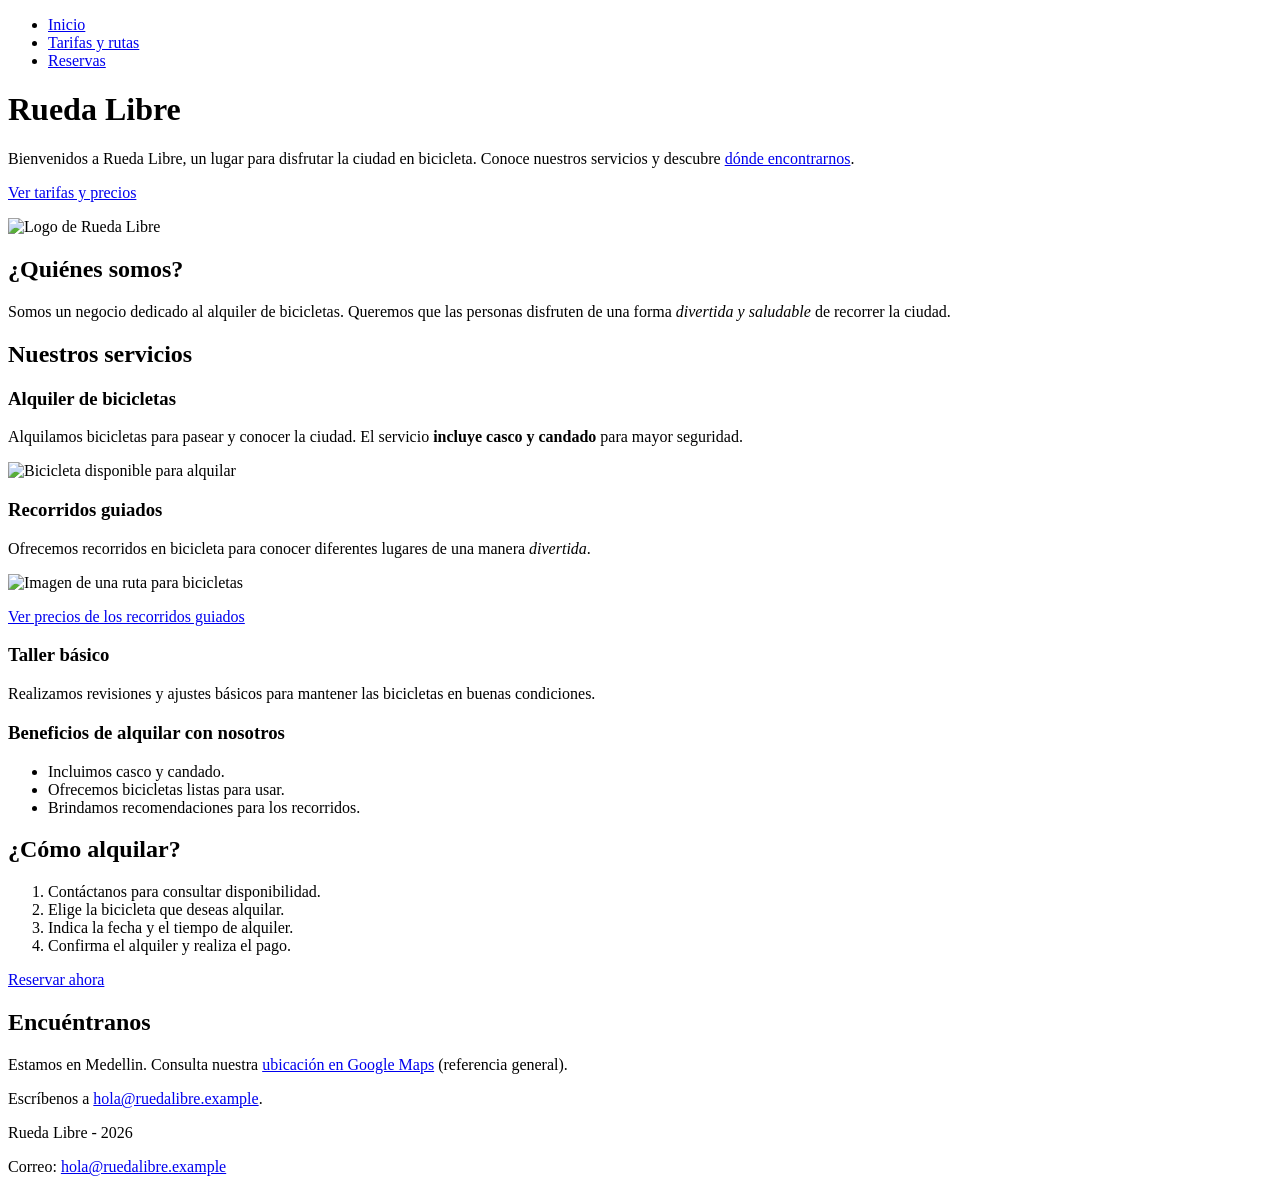
==== index.html @ d582e4cb "feat: primer commit" ====
<!DOCTYPE html>
<html lang="es">
<head>
    <meta charset="UTF-8">
    <title>Rueda Libre</title>
</head>
<body>

    <nav>
        <ul>
            <li><a href="index.html">Inicio</a></li>
            <li><a href="paginas/tarifas.html">Tarifas y rutas</a></li>
            <li><a href="paginas/reservas.html">Reservas</a></li>
        </ul>
    </nav>

    <h1>Rueda Libre</h1>
    <p>Bienvenidos a Rueda Libre, un lugar para disfrutar la ciudad en bicicleta. Conoce nuestros servicios y descubre <a href="#encuentranos">dónde encontrarnos</a>.</p>
    <p><a href="paginas/tarifas.html">Ver tarifas y precios</a></p>
    <img src="img/logo.jpg" alt="Logo de Rueda Libre" width="250">

    <h2>¿Quiénes somos?</h2>
    <p>Somos un negocio dedicado al alquiler de bicicletas. Queremos que las personas disfruten de una forma <em>divertida y saludable</em> de recorrer la ciudad.</p>

    <h2>Nuestros servicios</h2>

    <h3>Alquiler de bicicletas</h3>
    <p>Alquilamos bicicletas para pasear y conocer la ciudad. El servicio <strong>incluye casco y candado</strong> para mayor seguridad.</p>
    <img src="img/bicicleta.jpeg" alt="Bicicleta disponible para alquilar" width="350">

    <h3>Recorridos guiados</h3>
    <p>Ofrecemos recorridos en bicicleta para conocer diferentes lugares de una manera <em>divertida</em>.</p>
    <img src="img/ruta.png" alt="Imagen de una ruta para bicicletas" width="300">
    <p><a href="paginas/tarifas.html#recorridos">Ver precios de los recorridos guiados</a></p>

    <h3>Taller básico</h3>
    <p>Realizamos revisiones y ajustes básicos para mantener las bicicletas en buenas condiciones.</p>

    <h3>Beneficios de alquilar con nosotros</h3>
    <ul>
        <li>Incluimos casco y candado.</li>
        <li>Ofrecemos bicicletas listas para usar.</li>
        <li>Brindamos recomendaciones para los recorridos.</li>
    </ul>

    <h2>¿Cómo alquilar?</h2>
    <ol>
        <li>Contáctanos para consultar disponibilidad.</li>
        <li>Elige la bicicleta que deseas alquilar.</li>
        <li>Indica la fecha y el tiempo de alquiler.</li>
        <li>Confirma el alquiler y realiza el pago.</li>
    </ol>
    <p><a href="paginas/reservas.html">Reservar ahora</a></p>

    <h2 id="encuentranos">Encuéntranos</h2>
    <p>Estamos en Medellin. Consulta nuestra <a href="https://www.google.com/maps/search/?api=1&amp;query=Medellin+Colombia" target="_blank" rel="noopener noreferrer">ubicación en Google Maps</a> (referencia general).</p>
    <p>Escríbenos a <a href="mailto:hola@ruedalibre.example">hola@ruedalibre.example</a>.</p>

    <footer>
        <p>Rueda Libre - 2026</p>
        <p>Correo: <a href="mailto:hola@ruedalibre.example">hola@ruedalibre.example</a></p>
    </footer>

</body>
</html>
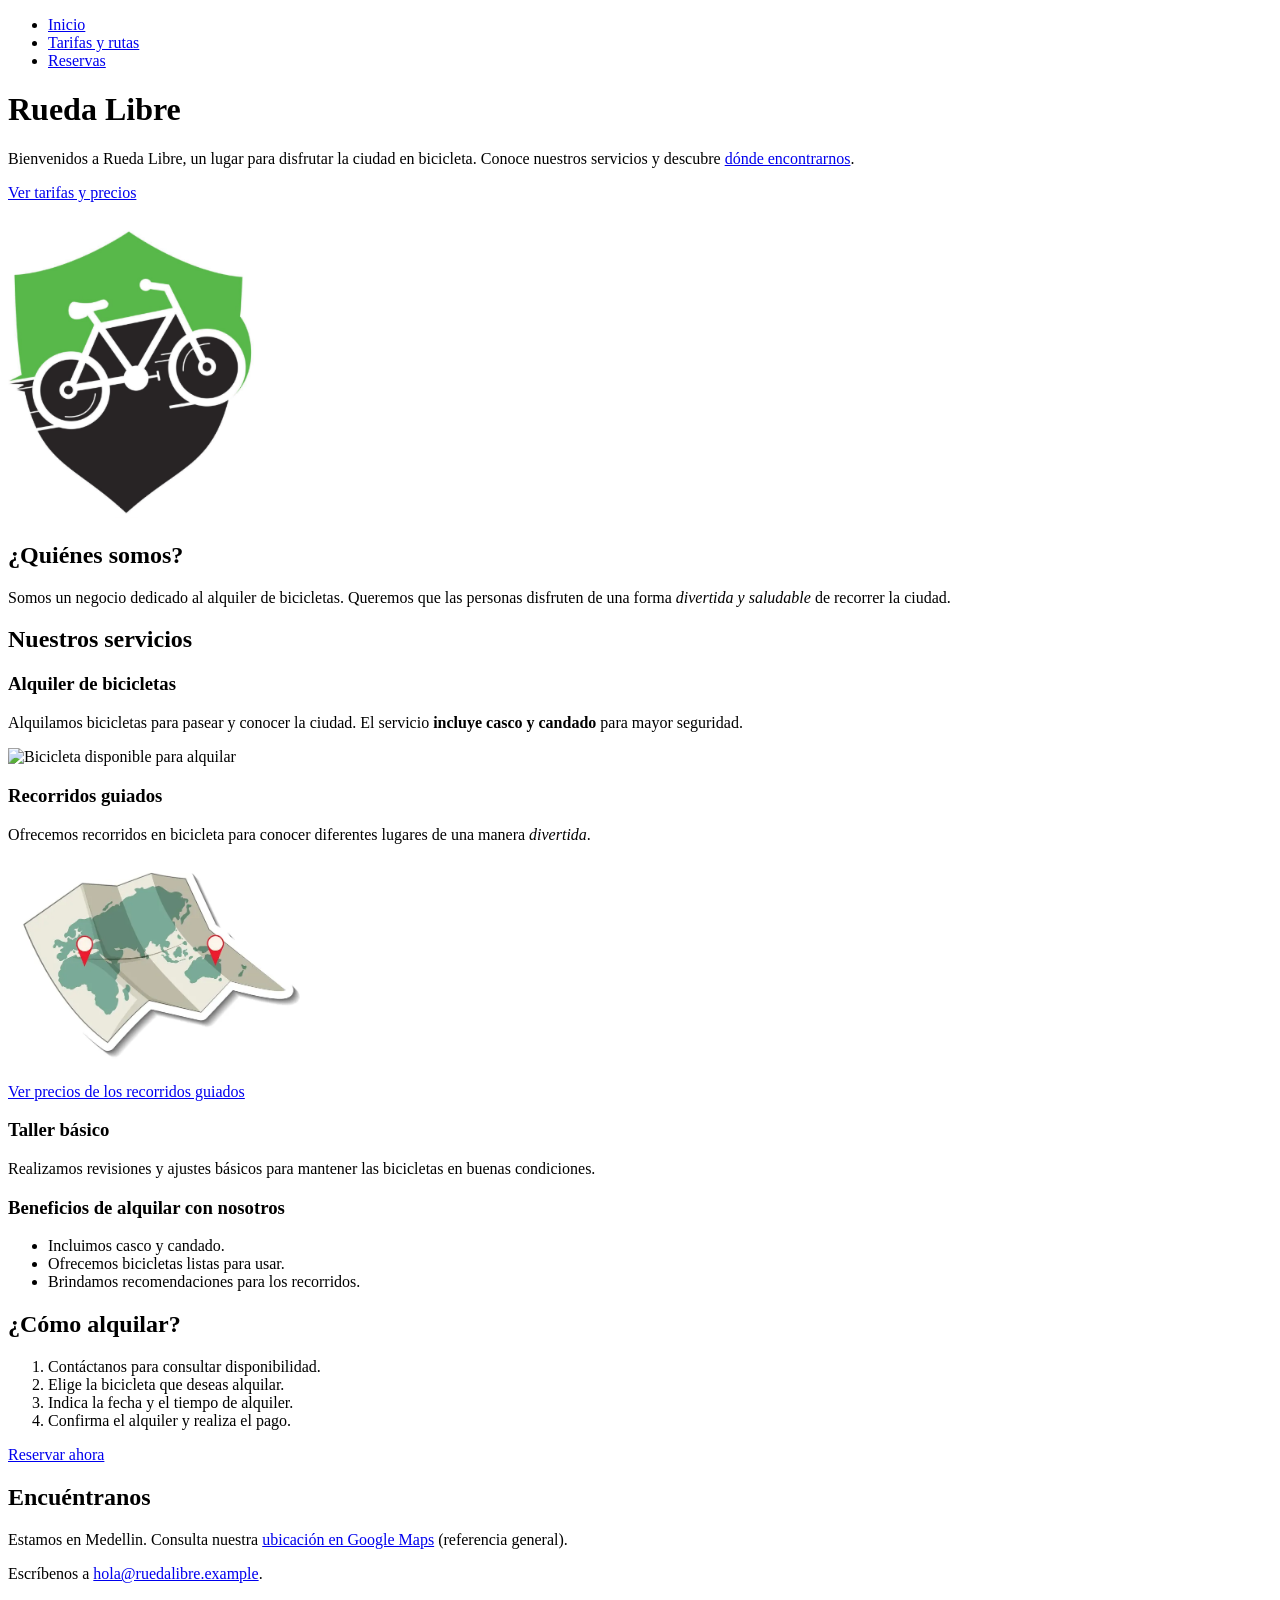
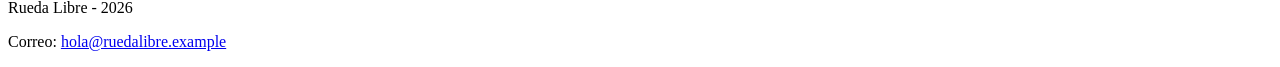
==== commit f2f65206: "feat: agrego paginas y el formulario para reservar" ====
--- a/index.html
+++ b/index.html
@@ -10,14 +10,14 @@
     <nav>
         <ul>
             <li><a href="index.html">Inicio</a></li>
-            <li><a href="paginas/tarifas.html">Tarifas y rutas</a></li>
-            <li><a href="paginas/reservas.html">Reservas</a></li>
+            <li><a href="Paginas/tarifas.html">Tarifas y rutas</a></li>
+            <li><a href="Paginas/reservas.html">Reservas</a></li>
         </ul>
     </nav>
 
     <h1>Rueda Libre</h1>
     <p>Bienvenidos a Rueda Libre, un lugar para disfrutar la ciudad en bicicleta. Conoce nuestros servicios y descubre <a href="#encuentranos">dónde encontrarnos</a>.</p>
-    <p><a href="paginas/tarifas.html">Ver tarifas y precios</a></p>
+    <p><a href="Paginas/tarifas.html">Ver tarifas y precios</a></p>
     <img src="img/logo.jpg" alt="Logo de Rueda Libre" width="250">
 
     <h2>¿Quiénes somos?</h2>
@@ -31,8 +31,8 @@
 
     <h3>Recorridos guiados</h3>
     <p>Ofrecemos recorridos en bicicleta para conocer diferentes lugares de una manera <em>divertida</em>.</p>
-    <img src="img/ruta.png" alt="Imagen de una ruta para bicicletas" width="300">
-    <p><a href="paginas/tarifas.html#recorridos">Ver precios de los recorridos guiados</a></p>
+    <img src="img/ruta.jpg" alt="Imagen de una ruta para bicicletas" width="300">
+    <p><a href="Paginas/reservas.html">Ver precios de los recorridos guiados</a></p>
 
     <h3>Taller básico</h3>
     <p>Realizamos revisiones y ajustes básicos para mantener las bicicletas en buenas condiciones.</p>
@@ -51,7 +51,7 @@
         <li>Indica la fecha y el tiempo de alquiler.</li>
         <li>Confirma el alquiler y realiza el pago.</li>
     </ol>
-    <p><a href="paginas/reservas.html">Reservar ahora</a></p>
+    <p><a href="Paginas/reservas.html">Reservar ahora</a></p>
 
     <h2 id="encuentranos">Encuéntranos</h2>
     <p>Estamos en Medellin. Consulta nuestra <a href="https://www.google.com/maps/search/?api=1&amp;query=Medellin+Colombia" target="_blank" rel="noopener noreferrer">ubicación en Google Maps</a> (referencia general).</p>
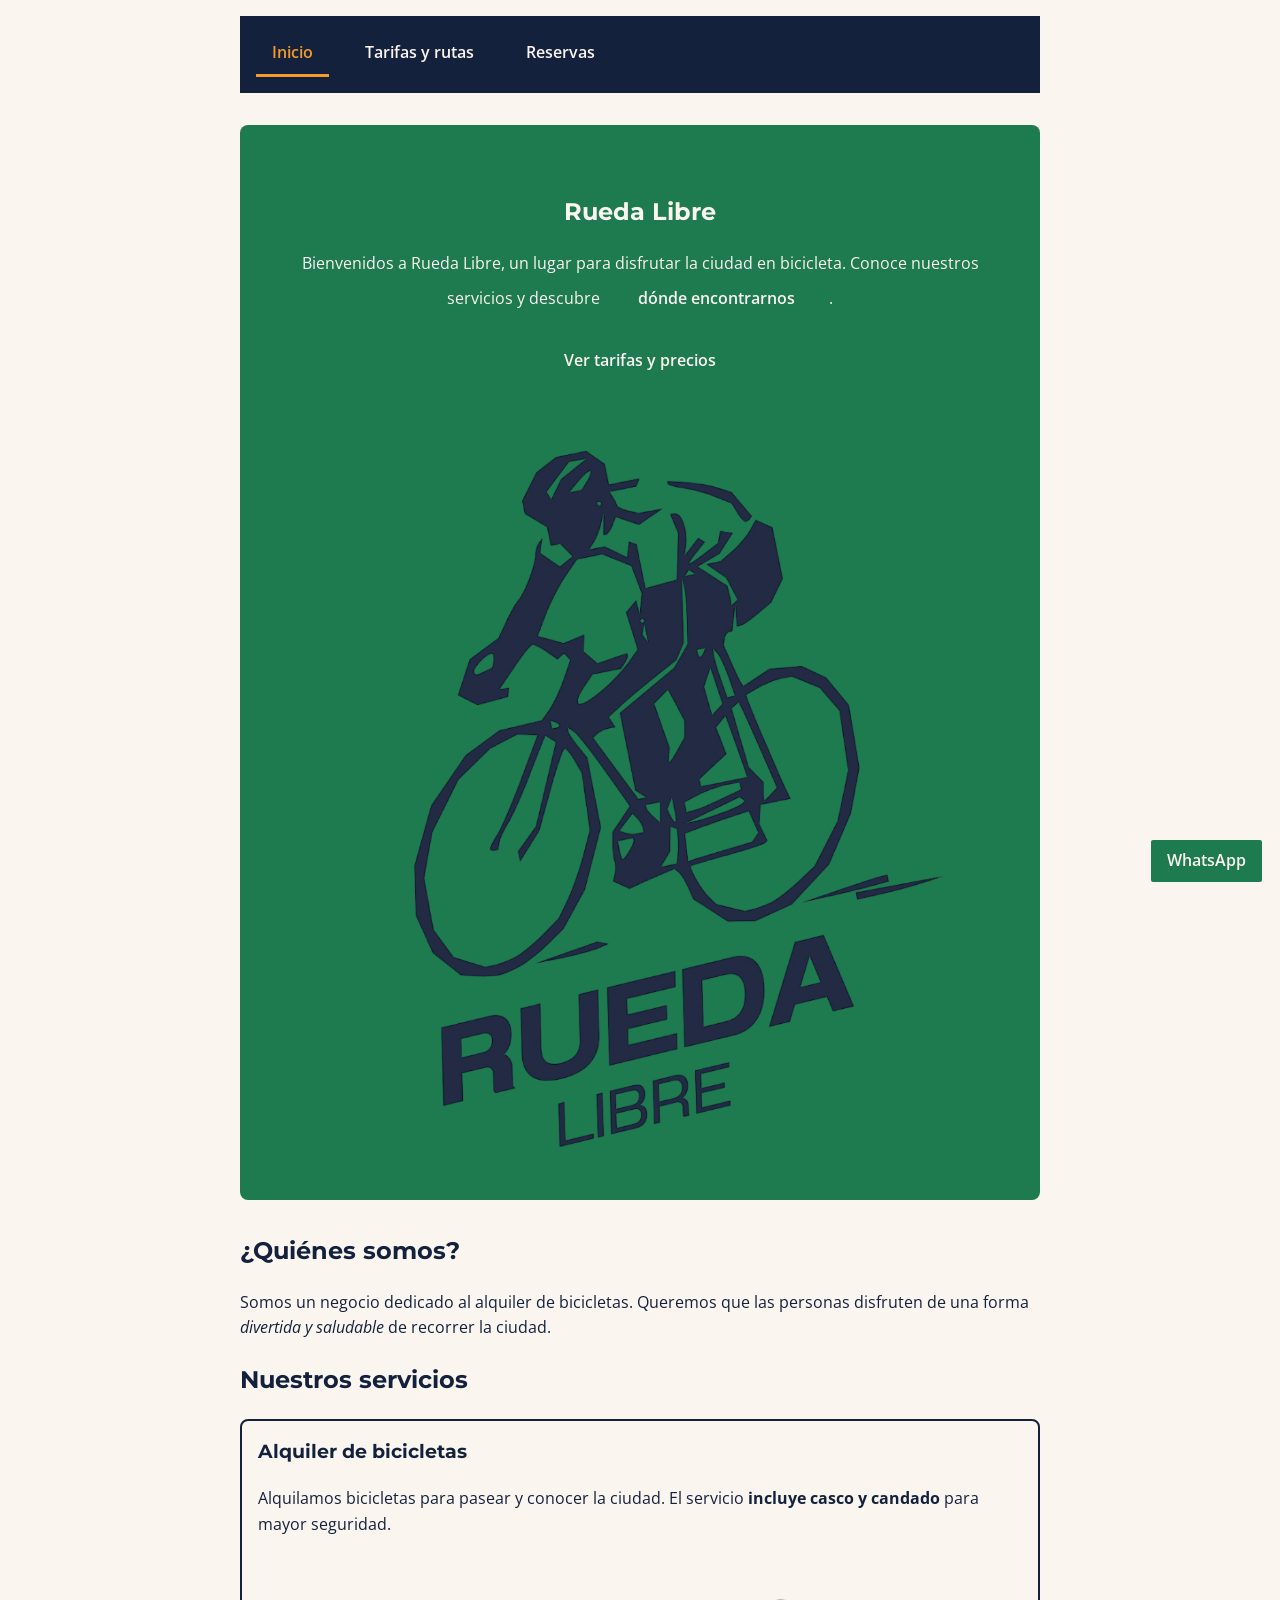
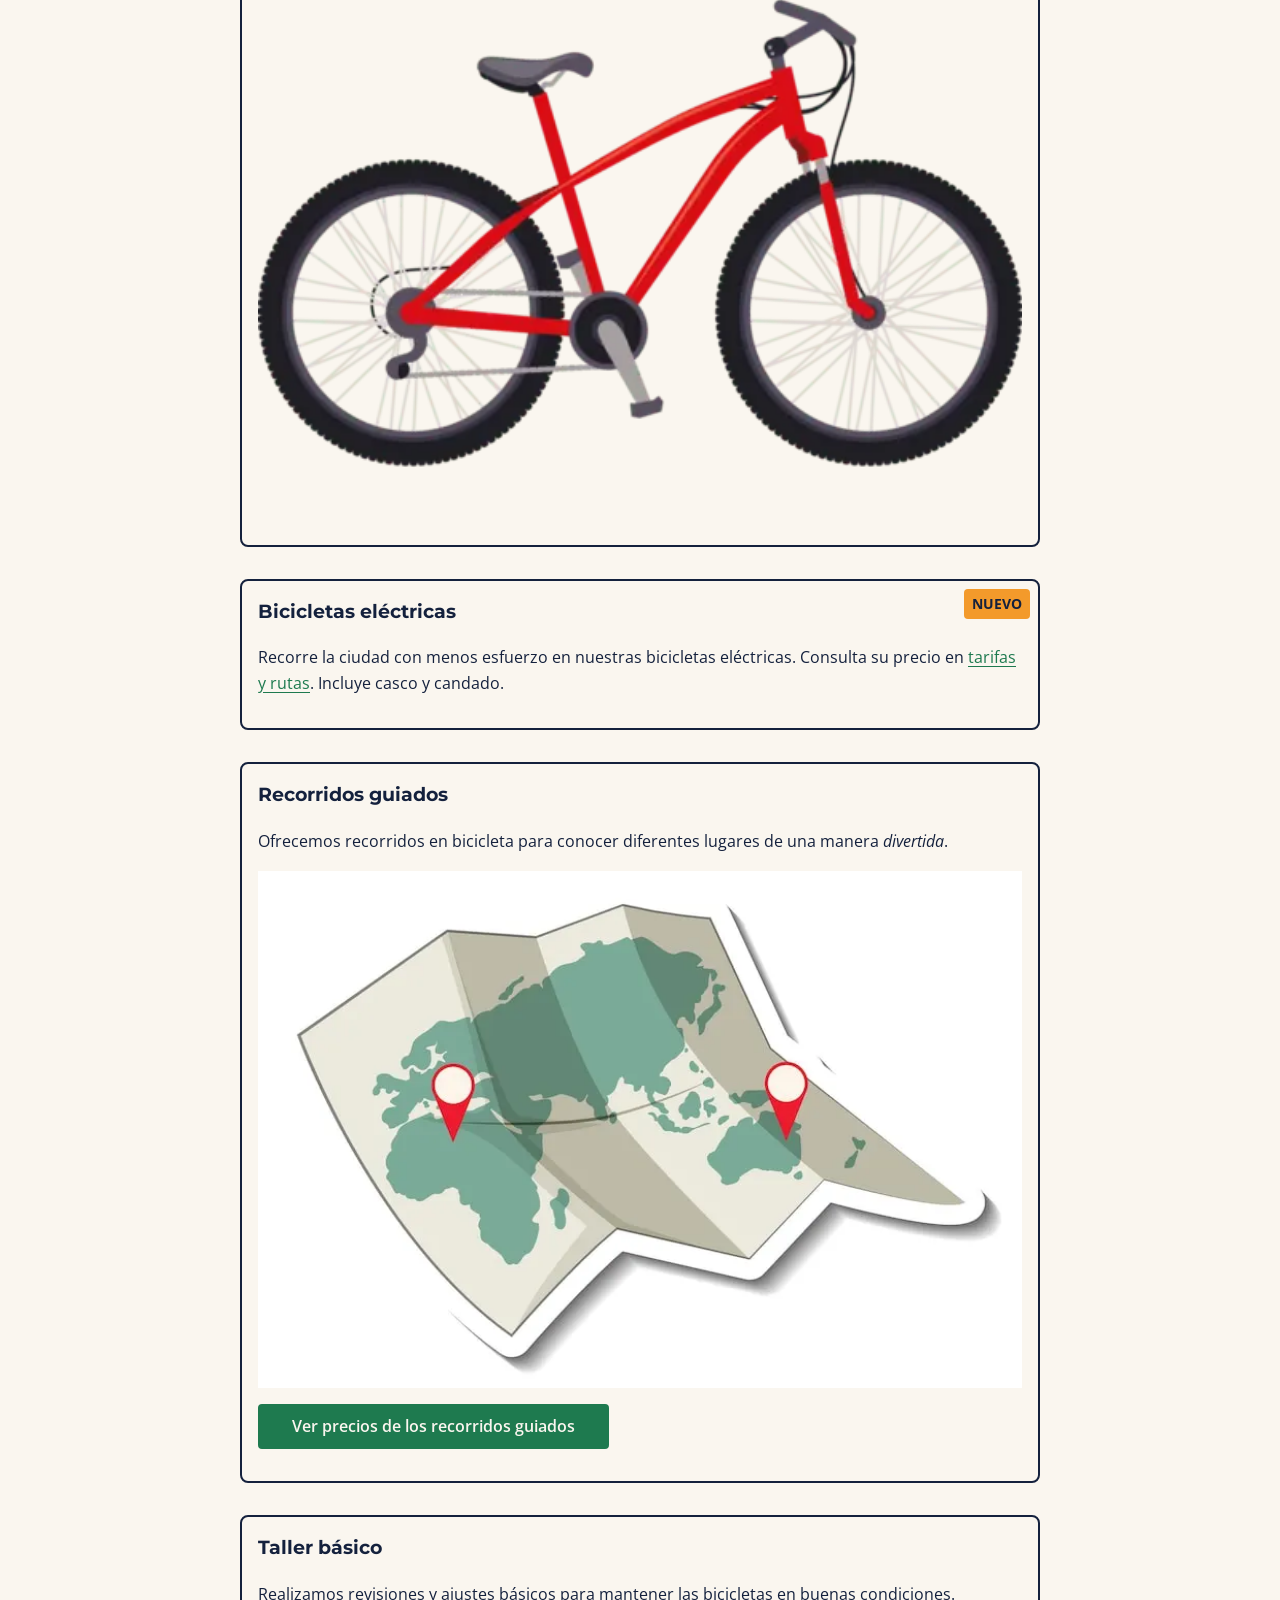
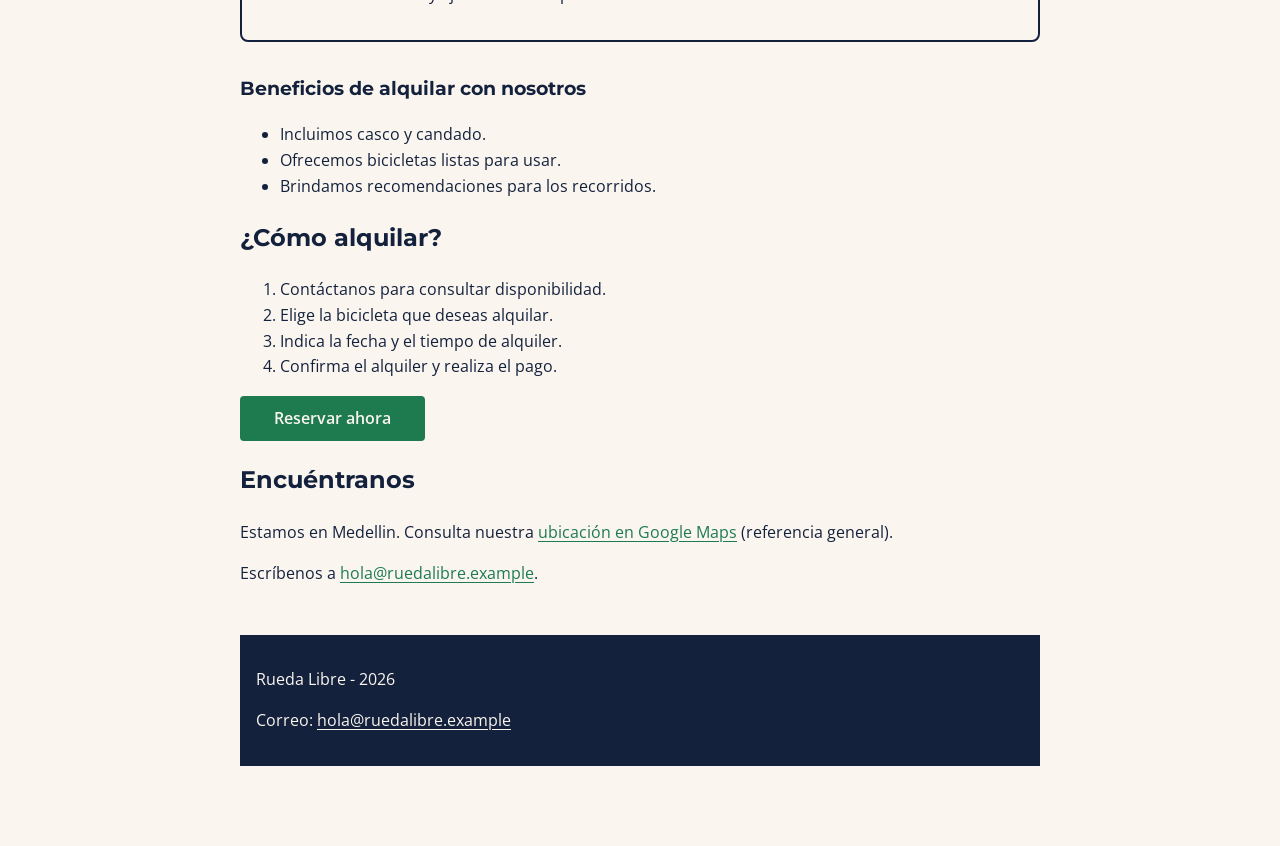
==== commit c3a94165: "feat: dia 3, aun hay errores y cosas por corregir" ====
--- a/index.html
+++ b/index.html
@@ -1,66 +1,93 @@
-
 <!DOCTYPE html>
 <html lang="es">
 <head>
     <meta charset="UTF-8">
+    <meta name="viewport" content="width=device-width, initial-scale=1.0">
     <title>Rueda Libre</title>
+    <link rel="preconnect" href="https://fonts.googleapis.com">
+    <link rel="preconnect" href="https://fonts.gstatic.com" crossorigin>
+    <link href="https://fonts.googleapis.com/css2?family=Montserrat:wght@600;700&family=Open+Sans:wght@400;600&display=swap" rel="stylesheet">
+    <link rel="stylesheet" href="css/styles.css">
 </head>
 <body>
 
-    <nav>
-        <ul>
-            <li><a href="index.html">Inicio</a></li>
-            <li><a href="Paginas/tarifas.html">Tarifas y rutas</a></li>
-            <li><a href="Paginas/reservas.html">Reservas</a></li>
-        </ul>
-    </nav>
+    <header>
+        <nav aria-label="Principal">
+             <ul id="menu">
+                <li><a href="index.html" class="activo" aria-current="page">Inicio</a></li>
+                <li><a href="Paginas/tarifas.html">Tarifas y rutas</a></li>
+                <li><a href="Paginas/reservas.html">Reservas</a></li>
+            </ul>
+        </nav>
+    </header>   
 
-    <h1>Rueda Libre</h1>
-    <p>Bienvenidos a Rueda Libre, un lugar para disfrutar la ciudad en bicicleta. Conoce nuestros servicios y descubre <a href="#encuentranos">dónde encontrarnos</a>.</p>
-    <p><a href="Paginas/tarifas.html">Ver tarifas y precios</a></p>
-    <img src="img/logo.jpg" alt="Logo de Rueda Libre" width="250">
+    <main>
 
-    <h2>¿Quiénes somos?</h2>
-    <p>Somos un negocio dedicado al alquiler de bicicletas. Queremos que las personas disfruten de una forma <em>divertida y saludable</em> de recorrer la ciudad.</p>
+        <section class="portada">
+            <h1>Rueda Libre</h1>
+            <p>Bienvenidos a Rueda Libre, un lugar para disfrutar la ciudad en bicicleta. Conoce nuestros servicios y descubre <a href="#encuentranos" class="boton-cta" >dónde encontrarnos</a>.</p>
+            <p><a href="Paginas/tarifas.html" class="boton-cta" >Ver tarifas y precios</a></p>
+            <img src="img/logo.png" alt="Logo de Rueda Libre" width="950">
+        </section>
 
-    <h2>Nuestros servicios</h2>
+        <h2>¿Quiénes somos?</h2>
+        <p>Somos un negocio dedicado al alquiler de bicicletas. Queremos que las personas disfruten de una forma <em>divertida y saludable</em> de recorrer la ciudad.</p>
 
-    <h3>Alquiler de bicicletas</h3>
-    <p>Alquilamos bicicletas para pasear y conocer la ciudad. El servicio <strong>incluye casco y candado</strong> para mayor seguridad.</p>
-    <img src="img/bicicleta.jpeg" alt="Bicicleta disponible para alquilar" width="350">
+        <section>
+            <h2>Nuestros servicios</h2>
 
-    <h3>Recorridos guiados</h3>
-    <p>Ofrecemos recorridos en bicicleta para conocer diferentes lugares de una manera <em>divertida</em>.</p>
-    <img src="img/ruta.jpg" alt="Imagen de una ruta para bicicletas" width="300">
-    <p><a href="Paginas/reservas.html">Ver precios de los recorridos guiados</a></p>
+            <article class="tarjeta">
+                <h3>Alquiler de bicicletas</h3>
+                <p>Alquilamos bicicletas para pasear y conocer la ciudad. El servicio <strong>incluye casco y candado</strong> para mayor seguridad.</p>
+                <img src="img/bicicleta.png" alt="Bicicleta disponible para alquilar" width="350">
+            </article>
 
-    <h3>Taller básico</h3>
-    <p>Realizamos revisiones y ajustes básicos para mantener las bicicletas en buenas condiciones.</p>
+            <article class="tarjeta tarjeta-nueva">
+                <h3>Bicicletas eléctricas</h3>
+                <span class="etiqueta-nuevo">Nuevo</span>
+                <p>Recorre la ciudad con menos esfuerzo en nuestras bicicletas eléctricas. Consulta su precio en <a href="Paginas/tarifas.html">tarifas y rutas</a>. Incluye casco y candado.</p>
+            </article>
 
-    <h3>Beneficios de alquilar con nosotros</h3>
-    <ul>
-        <li>Incluimos casco y candado.</li>
-        <li>Ofrecemos bicicletas listas para usar.</li>
-        <li>Brindamos recomendaciones para los recorridos.</li>
-    </ul>
+            <article class="tarjeta">
+                <h3>Recorridos guiados</h3>
+                <p>Ofrecemos recorridos en bicicleta para conocer diferentes lugares de una manera <em>divertida</em>.</p>
+                <img src="img/ruta.jpg" alt="Imagen de una ruta para bicicletas" width="300">
+                <p><a href="Paginas/reservas.html" class="boton-cta">Ver precios de los recorridos guiados</a></p>
+            </article>
 
-    <h2>¿Cómo alquilar?</h2>
-    <ol>
-        <li>Contáctanos para consultar disponibilidad.</li>
-        <li>Elige la bicicleta que deseas alquilar.</li>
-        <li>Indica la fecha y el tiempo de alquiler.</li>
-        <li>Confirma el alquiler y realiza el pago.</li>
-    </ol>
-    <p><a href="Paginas/reservas.html">Reservar ahora</a></p>
+            <article class="tarjeta">
+                <h3>Taller básico</h3>
+                <p>Realizamos revisiones y ajustes básicos para mantener las bicicletas en buenas condiciones.</p>
+            </article>
 
-    <h2 id="encuentranos">Encuéntranos</h2>
-    <p>Estamos en Medellin. Consulta nuestra <a href="https://www.google.com/maps/search/?api=1&amp;query=Medellin+Colombia" target="_blank" rel="noopener noreferrer">ubicación en Google Maps</a> (referencia general).</p>
-    <p>Escríbenos a <a href="mailto:hola@ruedalibre.example">hola@ruedalibre.example</a>.</p>
+            <h3>Beneficios de alquilar con nosotros</h3>
+            <ul>
+                <li>Incluimos casco y candado.</li>
+                <li>Ofrecemos bicicletas listas para usar.</li>
+                <li>Brindamos recomendaciones para los recorridos.</li>
+            </ul>
+        </section>
+
+        <h2>¿Cómo alquilar?</h2>
+        <ol>
+            <li>Contáctanos para consultar disponibilidad.</li>
+            <li>Elige la bicicleta que deseas alquilar.</li>
+            <li>Indica la fecha y el tiempo de alquiler.</li>
+            <li>Confirma el alquiler y realiza el pago.</li>
+        </ol>
+        <p><a href="Paginas/reservas.html" class="boton-cta">Reservar ahora</a></p>
+
+        <h2 id="encuentranos">Encuéntranos</h2>
+        <p>Estamos en Medellin. Consulta nuestra <a href="https://www.google.com/maps/search/?api=1&amp;query=Medellin+Colombia" target="_blank" rel="noopener noreferrer">ubicación en Google Maps</a> (referencia general).</p>
+        <p>Escríbenos a <a href="mailto:hola@ruedalibre.example">hola@ruedalibre.example</a>.</p>
+
+    </main>
 
     <footer>
         <p>Rueda Libre - 2026</p>
         <p>Correo: <a href="mailto:hola@ruedalibre.example">hola@ruedalibre.example</a></p>
     </footer>
+    <a href="https://wa.me/573000000000" class="whatsapp" target="_blank" rel="noopener noreferrer" aria-label="WhatsApp (se abre en una pestaña nueva)">WhatsApp</a>
 
 </body>
-</html>
+</html>
--- a/css/styles.css
+++ b/css/styles.css
@@ -0,0 +1,397 @@
+/* =========================================================
+   Rueda Libre v1.0 - Hoja de estilos principal
+   Índice:
+   1. Modelo de caja
+   2. Variables
+   3. Base (cuerpo, títulos, enlaces, imágenes)
+   4. Estructura (columna central)
+   5. Navegación
+   6. Componentes (portada, tarjetas, botones, WhatsApp, tablas)
+   7. Formulario
+   8. Pie de página
+   ========================================================= */
+
+
+/* =========================================================
+   1. MODELO DE CAJA
+   width incluye relleno y borde en todos los elementos
+   ========================================================= */
+*, *::before, *::after {
+    box-sizing: border-box;
+}
+
+
+/* =========================================================
+   2. VARIABLES
+   ========================================================= */
+:root {
+    /* Paleta del cliente */
+    --color-primario:   #1E7A4F;  /* Verde Ruta: botones y enlaces */
+    --color-secundario: #F39A2B;  /* Naranja Pedal: fondos de destacados */
+    --color-texto:      #14213D;  /* Azul Noche: texto, títulos, encabezado */
+    --color-fondo:      #FAF6EF;  /* Crema: fondo general */
+    --color-gris:       #5B6470;  /* Gris Asfalto: texto secundario */
+
+    /* Tipografía con respaldo */
+    --fuente-titulos: "Montserrat", Arial, Helvetica, sans-serif;
+    --fuente-texto:   "Open Sans", Verdana, Arial, sans-serif;
+
+    /* Escala de espaciado */
+    --espacio-xs: 0.25rem;
+    --espacio-s:  0.5rem;
+    --espacio-m:  1rem;
+    --espacio-l:  2rem;
+    --espacio-xl: 3rem;
+}
+
+
+/* =========================================================
+   3. BASE
+   ========================================================= */
+body {
+    font-family: var(--fuente-texto);
+    color: var(--color-texto);
+    background-color: var(--color-fondo);
+    line-height: 1.6;
+    margin: 0;
+    padding: var(--espacio-m);
+    /* Espacio al final para que el enlace de WhatsApp no tape el pie */
+    padding-bottom: calc(var(--espacio-xl) + var(--espacio-l));
+}
+
+h1, h2, h3, h4, h5, h6 {
+    font-family: var(--fuente-titulos);
+}
+
+a {
+    color: var(--color-primario);
+    text-decoration: underline;
+    text-underline-offset: 0.2em;
+}
+
+a:hover,
+a:focus {
+    color: var(--color-texto);
+    text-decoration-thickness: 0.15em;
+}
+
+a:focus {
+    outline: 3px solid var(--color-primario);
+    outline-offset: 3px;
+}
+
+img {
+    max-width: 100%;
+    height: auto;
+}
+
+
+/* =========================================================
+   4. ESTRUCTURA
+   Columna central limitada en rem y centrada
+   ========================================================= */
+nav, main, footer {
+    max-width: 50rem;
+    margin-left: auto;
+    margin-right: auto;
+}
+
+
+/* =========================================================
+   5. NAVEGACIÓN
+   ========================================================= */
+nav {
+    background-color: var(--color-texto);
+    padding: var(--espacio-m);
+    margin-bottom: var(--espacio-l);
+}
+
+#menu {
+    list-style: none;
+    margin: 0;
+    padding: 0;
+}
+
+/* Opciones en fila */
+#menu li {
+    display: inline-block;
+    margin-right: var(--espacio-m);
+}
+
+#menu a {
+    display: inline-block;
+    color: var(--color-fondo);
+    font-weight: 600;
+    text-decoration: none;
+    padding: var(--espacio-s) var(--espacio-m);
+    border-bottom: 3px solid transparent;
+}
+
+/* Página actual: (1,1,1) supera a "#menu a" (1,0,1) */
+#menu a.activo {
+    color: var(--color-secundario);
+    border-bottom-color: var(--color-secundario);
+}
+
+/* Después de .activo: misma especificidad, decide el orden */
+#menu a:hover,
+#menu a:focus {
+    background-color: var(--color-secundario);
+    color: var(--color-texto);
+}
+
+#menu a:focus {
+    outline: 3px solid var(--color-fondo);
+    outline-offset: 2px;
+}
+
+
+/* =========================================================
+   6. COMPONENTES
+   ========================================================= */
+
+/* ---------- Portada de inicio ---------- */
+.portada {
+    min-height: 60vh;
+    padding: var(--espacio-xl) var(--espacio-l);
+    margin-bottom: var(--espacio-l);
+    background-color: var(--color-primario);
+    color: var(--color-fondo);
+    border-radius: var(--espacio-s);
+    text-align: center;
+}
+
+.portada a {
+    color: var(--color-fondo);
+}
+
+.portada a:hover,
+.portada a:focus {
+    background-color: var(--color-secundario);
+    color: var(--color-texto);
+}
+
+.portada a:focus {
+    outline-color: var(--color-fondo);
+}
+
+.portada img {
+    display: block;
+    margin: var(--espacio-l) auto 0;
+}
+
+/* ---------- Tarjetas de servicio ---------- */
+.tarjeta {
+    position: relative;               /* referencia para la etiqueta */
+    width: 100%;
+    padding: var(--espacio-m);
+    margin-bottom: var(--espacio-l);
+    border: 2px solid var(--color-texto);
+    border-radius: var(--espacio-s);
+}
+
+.tarjeta h3 {
+    margin-top: 0;
+}
+
+.tarjeta img {
+    display: block;
+    width: 100%;
+    height: auto;
+    margin-bottom: var(--espacio-m);
+}
+
+/* Etiqueta "Nuevo": sale del flujo, no desplaza nada */
+.etiqueta-nuevo {
+    position: absolute;
+    top: var(--espacio-s);
+    right: var(--espacio-s);
+    padding: var(--espacio-xs) var(--espacio-s);
+    background-color: var(--color-secundario);
+    color: var(--color-texto);
+    border-radius: var(--espacio-xs);
+    font-size: 0.875rem;
+    font-weight: 700;
+    text-transform: uppercase;
+}
+
+/* Deja libre el espacio de la etiqueta para que no pise el título */
+.tarjeta-nueva h3 {
+    padding-right: calc(var(--espacio-xl) + var(--espacio-m));
+}
+
+/* ---------- Botones: CTA, formulario y WhatsApp ---------- */
+.boton-cta,
+button,
+.whatsapp {
+    background-color: var(--color-primario);
+    color: var(--color-fondo);
+    border: 2px solid var(--color-primario);
+    border-radius: var(--espacio-xs);
+    font-weight: 600;
+    text-decoration: none;
+    cursor: pointer;
+}
+
+.boton-cta {
+    display: inline-block;
+    padding: var(--espacio-s) var(--espacio-l);
+}
+
+button {
+    padding: var(--espacio-m) var(--espacio-xl);
+}
+
+.boton-cta:hover,
+.boton-cta:focus,
+button:hover,
+button:focus,
+.whatsapp:hover,
+.whatsapp:focus {
+    background-color: var(--color-secundario);
+    color: var(--color-texto);
+    border-color: var(--color-texto);
+}
+
+.boton-cta:focus,
+button:focus {
+    outline: 3px solid var(--color-texto);
+    outline-offset: 3px;
+}
+
+/* ---------- Enlace flotante de WhatsApp ---------- */
+.whatsapp {
+    position: fixed;                  /* anclado a la ventana, no a la página */
+    right: var(--espacio-m);
+    bottom: var(--espacio-m);
+    z-index: 10;                      /* por encima del contenido */
+    padding: var(--espacio-s) var(--espacio-m);
+    border-color: var(--color-fondo);
+}
+
+/* Aro crema + contorno azul: se ve sobre fondo crema y sobre el pie azul */
+.whatsapp:focus {
+    outline: 3px solid var(--color-texto);
+    outline-offset: 3px;
+    box-shadow: 0 0 0 3px var(--color-fondo);
+}
+
+/* ---------- Tablas ---------- */
+table {
+    width: 100%;
+    border-collapse: collapse;
+    margin-bottom: var(--espacio-l);
+}
+
+th, td {
+    border: 1px solid var(--color-texto);
+    padding: var(--espacio-s) var(--espacio-m);
+    text-align: left;
+}
+
+thead th {
+    background-color: var(--color-texto);
+    color: var(--color-fondo);
+}
+
+caption {
+    font-weight: 600;
+    margin-bottom: var(--espacio-s);
+}
+
+
+/* =========================================================
+   7. FORMULARIO
+   ========================================================= */
+form {
+    max-width: 40rem;
+}
+
+form p {
+    margin: 0 0 var(--espacio-l);
+}
+
+label {
+    display: block;
+    margin-bottom: var(--espacio-xs);
+    font-weight: 600;
+}
+
+/* El checkbox va en la misma línea que su etiqueta */
+input[type="checkbox"] + label {
+    display: inline;
+    font-weight: 400;
+}
+
+input, select, textarea, button {
+    font-family: inherit;
+    font-size: 1rem;
+}
+
+input, select, textarea {
+    color: var(--color-texto);
+    background-color: var(--color-fondo);
+    border: 2px solid var(--color-texto);
+    border-radius: var(--espacio-xs);
+    padding: var(--espacio-s);
+}
+
+/* Campos a todo el ancho (excepto el checkbox) */
+input:not([type="checkbox"]),
+select,
+textarea {
+    display: block;
+    width: 100%;
+}
+
+textarea {
+    resize: vertical;
+}
+
+input[type="checkbox"] {
+    accent-color: var(--color-primario);
+}
+
+::placeholder {
+    color: var(--color-gris);
+    opacity: 1;
+}
+
+input:hover,
+select:hover,
+textarea:hover {
+    border-color: var(--color-primario);
+}
+
+/* Indicador de foco propio */
+input:focus,
+select:focus,
+textarea:focus {
+    outline: 3px solid var(--color-primario);
+    outline-offset: 2px;
+    border-color: var(--color-primario);
+}
+
+
+/* =========================================================
+   8. PIE DE PÁGINA
+   ========================================================= */
+footer {
+    background-color: var(--color-texto);
+    color: var(--color-fondo);
+    margin-top: var(--espacio-xl);
+    padding: var(--espacio-m);
+}
+
+footer a {
+    color: var(--color-fondo);
+}
+
+footer a:hover,
+footer a:focus {
+    color: var(--color-secundario);
+}
+
+footer a:focus {
+    outline-color: var(--color-fondo);
+}
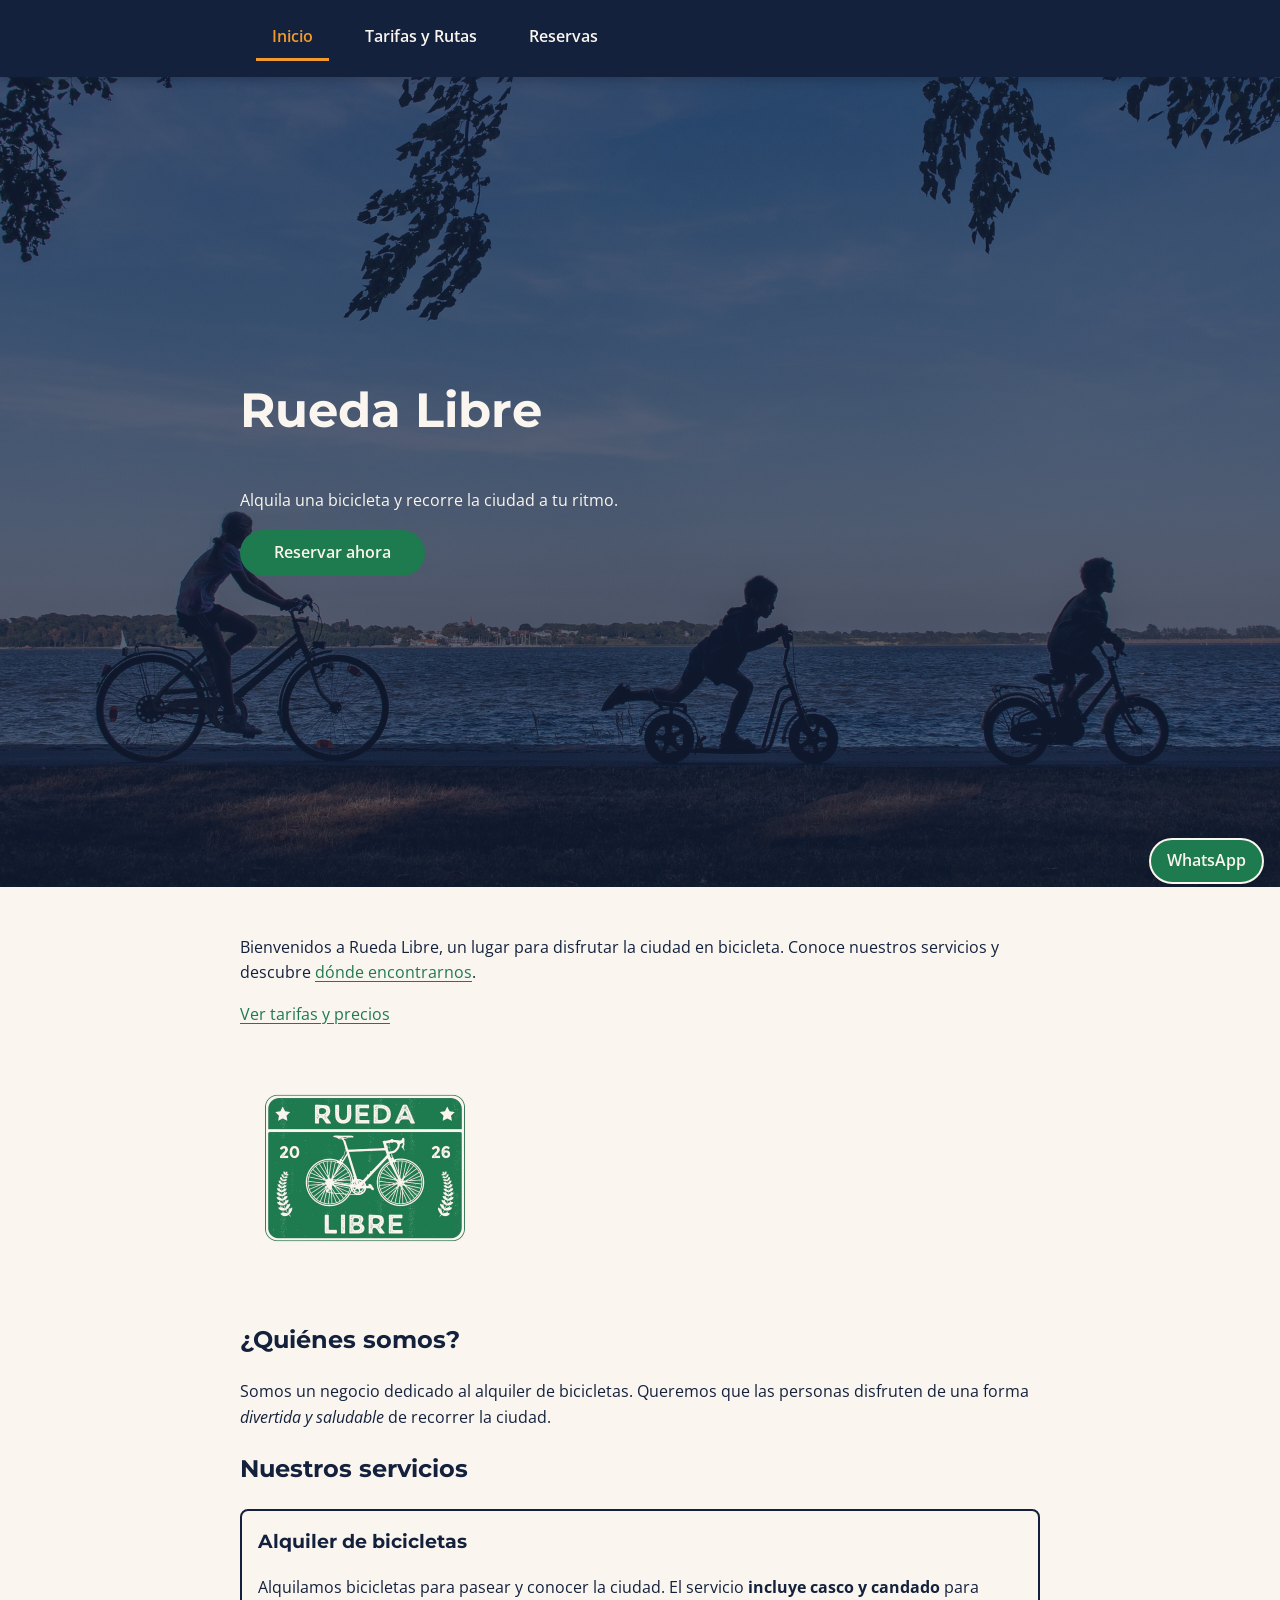
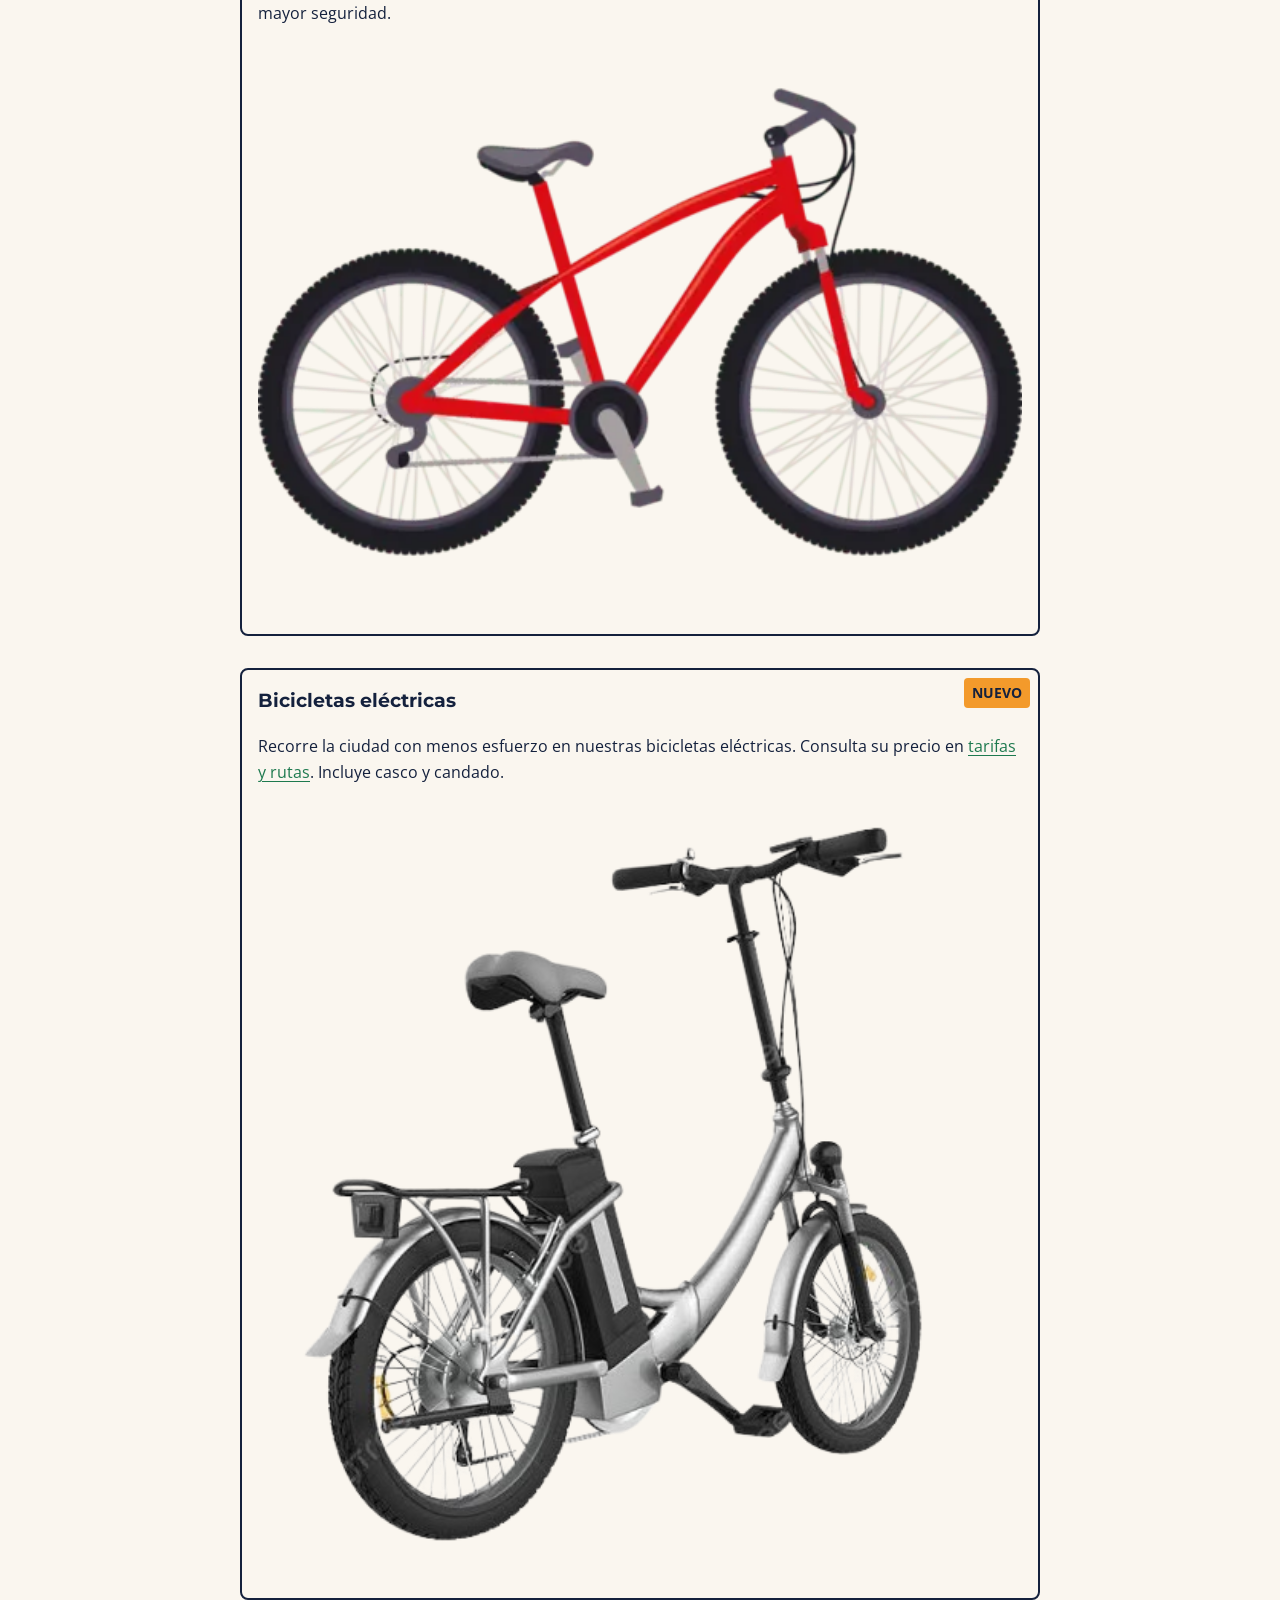
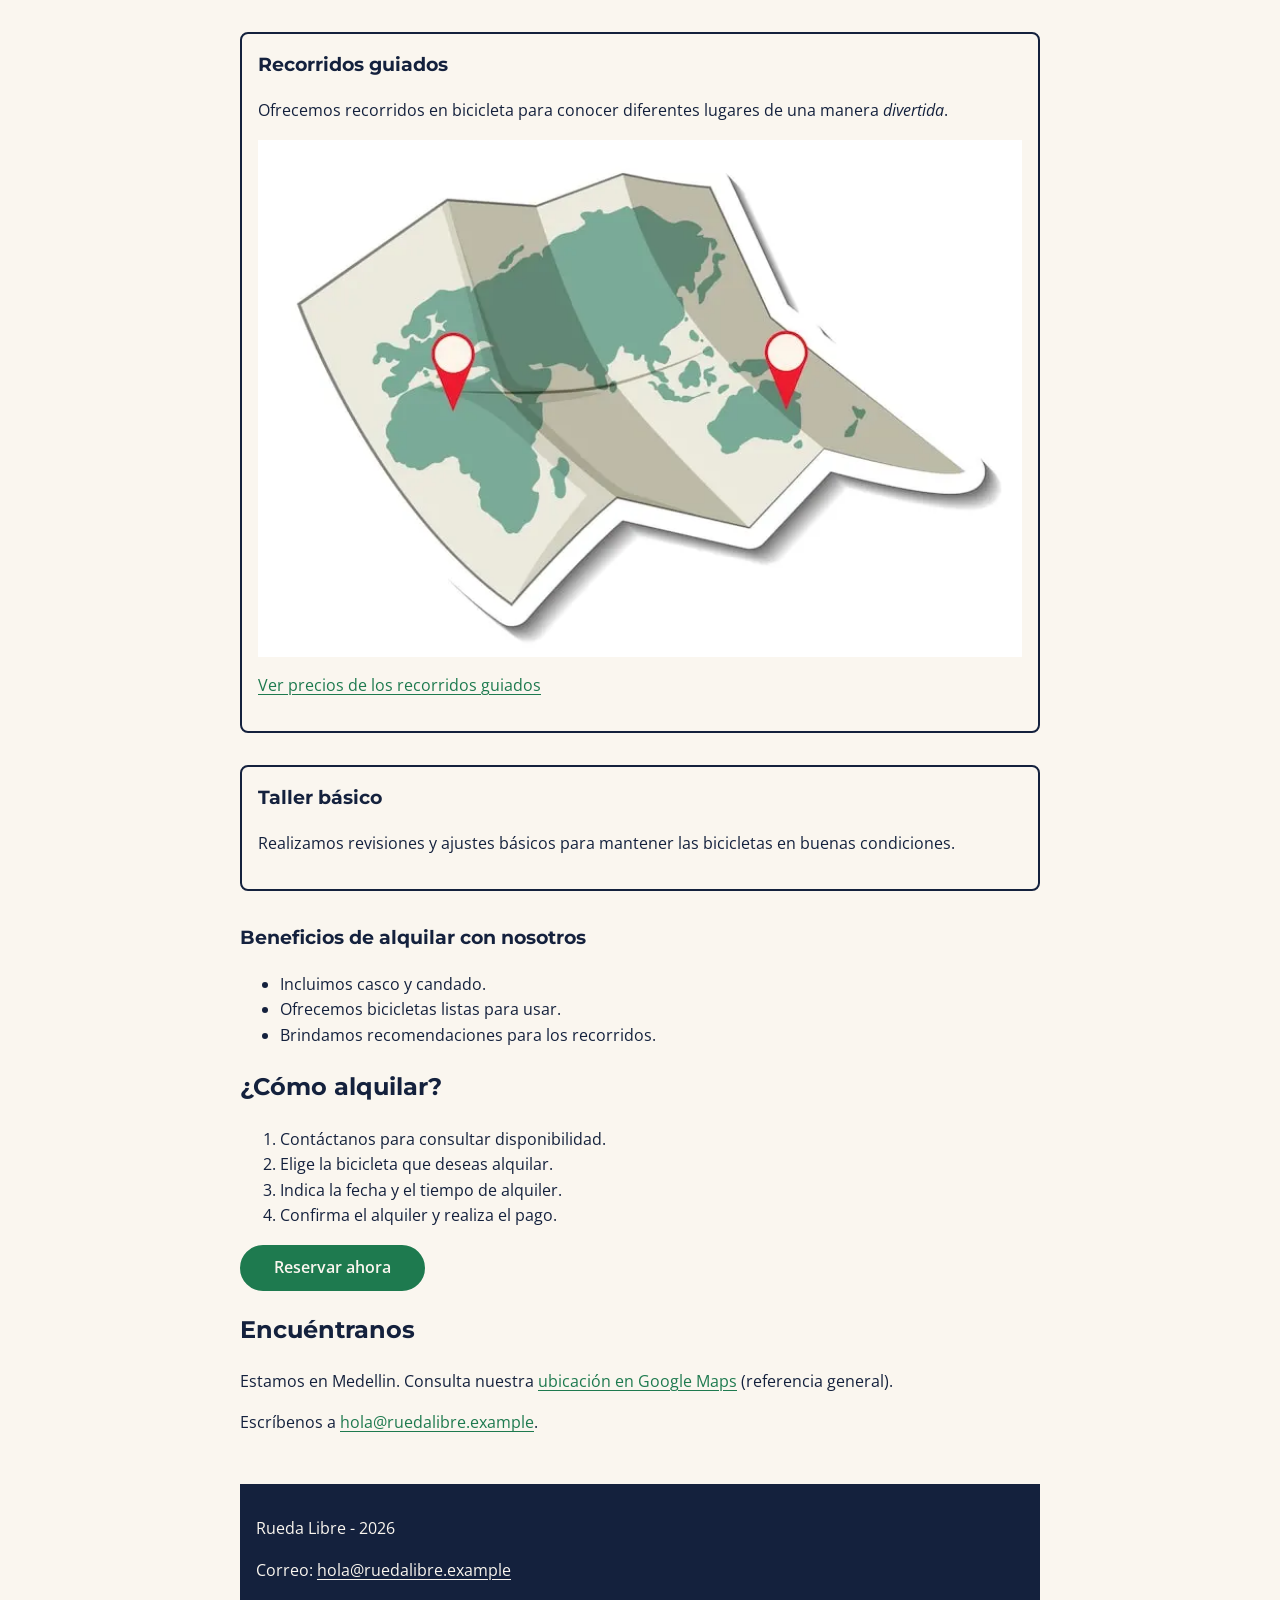
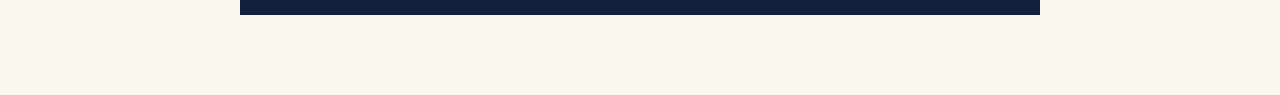
==== commit 6537ce59: "feat:dia 3 con actualisaciones y arreglo de errores" ====
--- a/index.html
+++ b/index.html
@@ -13,22 +13,28 @@
 
     <header>
         <nav aria-label="Principal">
-             <ul id="menu">
+            <ul id="menu">
+                <!-- <li class="logo"><img src="img/logo.png" alt=""></li> -->
                 <li><a href="index.html" class="activo" aria-current="page">Inicio</a></li>
-                <li><a href="Paginas/tarifas.html">Tarifas y rutas</a></li>
+                <li><a href="Paginas/tarifas.html">Tarifas y Rutas</a></li>
                 <li><a href="Paginas/reservas.html">Reservas</a></li>
             </ul>
         </nav>
-    </header>   
+    </header>
+
+    <section class="hero">
+        <div class="hero-contenido">
+            <h1>Rueda Libre</h1>
+            <p>Alquila una bicicleta y recorre la ciudad a tu ritmo.</p>
+            <p><a href="Paginas/reservas.html" class="boton-cta">Reservar ahora</a></p>
+        </div>
+    </section>
 
     <main>
 
-        <section class="portada">
-            <h1>Rueda Libre</h1>
-            <p>Bienvenidos a Rueda Libre, un lugar para disfrutar la ciudad en bicicleta. Conoce nuestros servicios y descubre <a href="#encuentranos" class="boton-cta" >dónde encontrarnos</a>.</p>
-            <p><a href="Paginas/tarifas.html" class="boton-cta" >Ver tarifas y precios</a></p>
-            <img src="img/logo.png" alt="Logo de Rueda Libre" width="950">
-        </section>
+        <p>Bienvenidos a Rueda Libre, un lugar para disfrutar la ciudad en bicicleta. Conoce nuestros servicios y descubre <a href="#encuentranos">dónde encontrarnos</a>.</p>
+        <p><a href="Paginas/tarifas.html">Ver tarifas y precios</a></p>
+        <img src="img/logo.png" alt="Logo de Rueda Libre" width="250">
 
         <h2>¿Quiénes somos?</h2>
         <p>Somos un negocio dedicado al alquiler de bicicletas. Queremos que las personas disfruten de una forma <em>divertida y saludable</em> de recorrer la ciudad.</p>
@@ -46,13 +52,14 @@
                 <h3>Bicicletas eléctricas</h3>
                 <span class="etiqueta-nuevo">Nuevo</span>
                 <p>Recorre la ciudad con menos esfuerzo en nuestras bicicletas eléctricas. Consulta su precio en <a href="Paginas/tarifas.html">tarifas y rutas</a>. Incluye casco y candado.</p>
+                <img src="img/bicieletri.png" alt="Bicicleta disponible para alquilar" width="350">
             </article>
 
             <article class="tarjeta">
                 <h3>Recorridos guiados</h3>
                 <p>Ofrecemos recorridos en bicicleta para conocer diferentes lugares de una manera <em>divertida</em>.</p>
                 <img src="img/ruta.jpg" alt="Imagen de una ruta para bicicletas" width="300">
-                <p><a href="Paginas/reservas.html" class="boton-cta">Ver precios de los recorridos guiados</a></p>
+                <p><a href="Paginas/reservas.html">Ver precios de los recorridos guiados</a></p>
             </article>
 
             <article class="tarjeta">
@@ -87,6 +94,7 @@
         <p>Rueda Libre - 2026</p>
         <p>Correo: <a href="mailto:hola@ruedalibre.example">hola@ruedalibre.example</a></p>
     </footer>
+
     <a href="https://wa.me/573000000000" class="whatsapp" target="_blank" rel="noopener noreferrer" aria-label="WhatsApp (se abre en una pestaña nueva)">WhatsApp</a>
 
 </body>
--- a/css/styles.css
+++ b/css/styles.css
@@ -5,7 +5,7 @@
    2. Variables
    3. Base (cuerpo, títulos, enlaces, imágenes)
    4. Estructura (columna central)
-   5. Navegación
+   5. Navegación (encabezado fijo)
    6. Componentes (portada, tarjetas, botones, WhatsApp, tablas)
    7. Formulario
    8. Pie de página
@@ -32,6 +32,10 @@
     --color-fondo:      #FAF6EF;  /* Crema: fondo general */
     --color-gris:       #5B6470;  /* Gris Asfalto: texto secundario */
 
+    /* Transparencias derivadas de la paleta */
+    --color-velo:   rgba(20, 33, 61, 0.7);  /* Azul Noche al 70 % sobre la foto */
+    --color-sombra: rgba(20, 33, 61, 0.3);  /* Azul Noche al 30 % para sombras */
+
     /* Tipografía con respaldo */
     --fuente-titulos: "Montserrat", Arial, Helvetica, sans-serif;
     --fuente-texto:   "Open Sans", Verdana, Arial, sans-serif;
@@ -48,15 +52,20 @@
 /* =========================================================
    3. BASE
    ========================================================= */
+html {
+    /* Deja espacio para el menú fijo al saltar a un ancla */
+    scroll-padding-top: 5rem;
+}
+
 body {
     font-family: var(--fuente-texto);
     color: var(--color-texto);
     background-color: var(--color-fondo);
     line-height: 1.6;
     margin: 0;
-    padding: var(--espacio-m);
-    /* Espacio al final para que el enlace de WhatsApp no tape el pie */
-    padding-bottom: calc(var(--espacio-xl) + var(--espacio-l));
+    /* Arriba 0 para que el menú quede pegado al borde.
+       Abajo: espacio para que WhatsApp no tape el pie. */
+    padding: 0 var(--espacio-m) calc(var(--espacio-xl) + var(--espacio-l));
 }
 
 h1, h2, h3, h4, h5, h6 {
@@ -96,14 +105,30 @@
     margin-right: auto;
 }
 
+main {
+    padding-top: var(--espacio-l);
+}
+
 
 /* =========================================================
    5. NAVEGACIÓN
    ========================================================= */
+
+/* Encabezado fijo: solo el <header> hijo directo del <body> */
+body > header {
+    position: sticky;
+    top: 0;
+    z-index: 20;                       /* por encima de portada, tarjetas y tablas */
+    background-color: var(--color-texto);
+    /* Cancela el relleno lateral del body para cubrir todo el ancho */
+    margin: 0 calc(-1 * var(--espacio-m));
+    padding: 0 var(--espacio-m);
+    box-shadow: 0 0.25rem 0.5rem var(--color-sombra);
+}
+
 nav {
     background-color: var(--color-texto);
     padding: var(--espacio-m);
-    margin-bottom: var(--espacio-l);
 }
 
 #menu {
@@ -118,6 +143,12 @@
     margin-right: var(--espacio-m);
 }
 
+/* .logo img{
+    width: 200px;
+    margin-top: -7px;
+    margin-right: 250px;
+
+} */
 #menu a {
     display: inline-block;
     color: var(--color-fondo);
@@ -150,34 +181,43 @@
    6. COMPONENTES
    ========================================================= */
 
-/* ---------- Portada de inicio ---------- */
-.portada {
-    min-height: 60vh;
-    padding: var(--espacio-xl) var(--espacio-l);
-    margin-bottom: var(--espacio-l);
-    background-color: var(--color-primario);
-    color: var(--color-fondo);
-    border-radius: var(--espacio-s);
-    text-align: center;
-}
-
-.portada a {
-    color: var(--color-fondo);
-}
-
-.portada a:hover,
-.portada a:focus {
-    background-color: var(--color-secundario);
-    color: var(--color-texto);
-}
-
-.portada a:focus {
+/* ---------- Portada de ancho completo (hero) ---------- */
+.hero {
+    /* Cancela el relleno lateral del body para llegar a los bordes */
+    margin: 0 calc(-1 * var(--espacio-m));
+    min-height: 90vh;
+    padding: var(--espacio-xl) var(--espacio-m);
+
+    /* Velo oscuro encima de la foto (ruta relativa al CSS) */
+    background-image: linear-gradient(var(--color-velo), var(--color-velo)),
+                      url("../img/fondo.jpg");
+    background-size: cover;
+    background-position: center;
+    background-repeat: no-repeat;
+    background-color: var(--color-texto);  /* respaldo si la imagen no carga */
+
+    color: var(--color-fondo);
+
+    /* Centra el contenido verticalmente */
+    display: flex;
+    flex-direction: column;
+    justify-content: center;
+}
+
+.hero-contenido {
+    width: 100%;
+    max-width: 50rem;
+    margin: 0 auto;
+}
+
+.hero h1 {
+    font-size: 3rem;
+    margin-top: 0;
+}
+
+/* El contorno de foco debe verse sobre la foto oscura */
+.hero .boton-cta:focus {
     outline-color: var(--color-fondo);
-}
-
-.portada img {
-    display: block;
-    margin: var(--espacio-l) auto 0;
 }
 
 /* ---------- Tarjetas de servicio ---------- */
@@ -227,7 +267,7 @@
     background-color: var(--color-primario);
     color: var(--color-fondo);
     border: 2px solid var(--color-primario);
-    border-radius: var(--espacio-xs);
+    border-radius: 60px;
     font-weight: 600;
     text-decoration: none;
     cursor: pointer;
@@ -264,7 +304,7 @@
     position: fixed;                  /* anclado a la ventana, no a la página */
     right: var(--espacio-m);
     bottom: var(--espacio-m);
-    z-index: 10;                      /* por encima del contenido */
+    z-index: 10;                      /* por encima del contenido, bajo el menú */
     padding: var(--espacio-s) var(--espacio-m);
     border-color: var(--color-fondo);
 }
@@ -286,7 +326,7 @@
 th, td {
     border: 1px solid var(--color-texto);
     padding: var(--espacio-s) var(--espacio-m);
-    text-align: left;
+    text-align: center;
 }
 
 thead th {
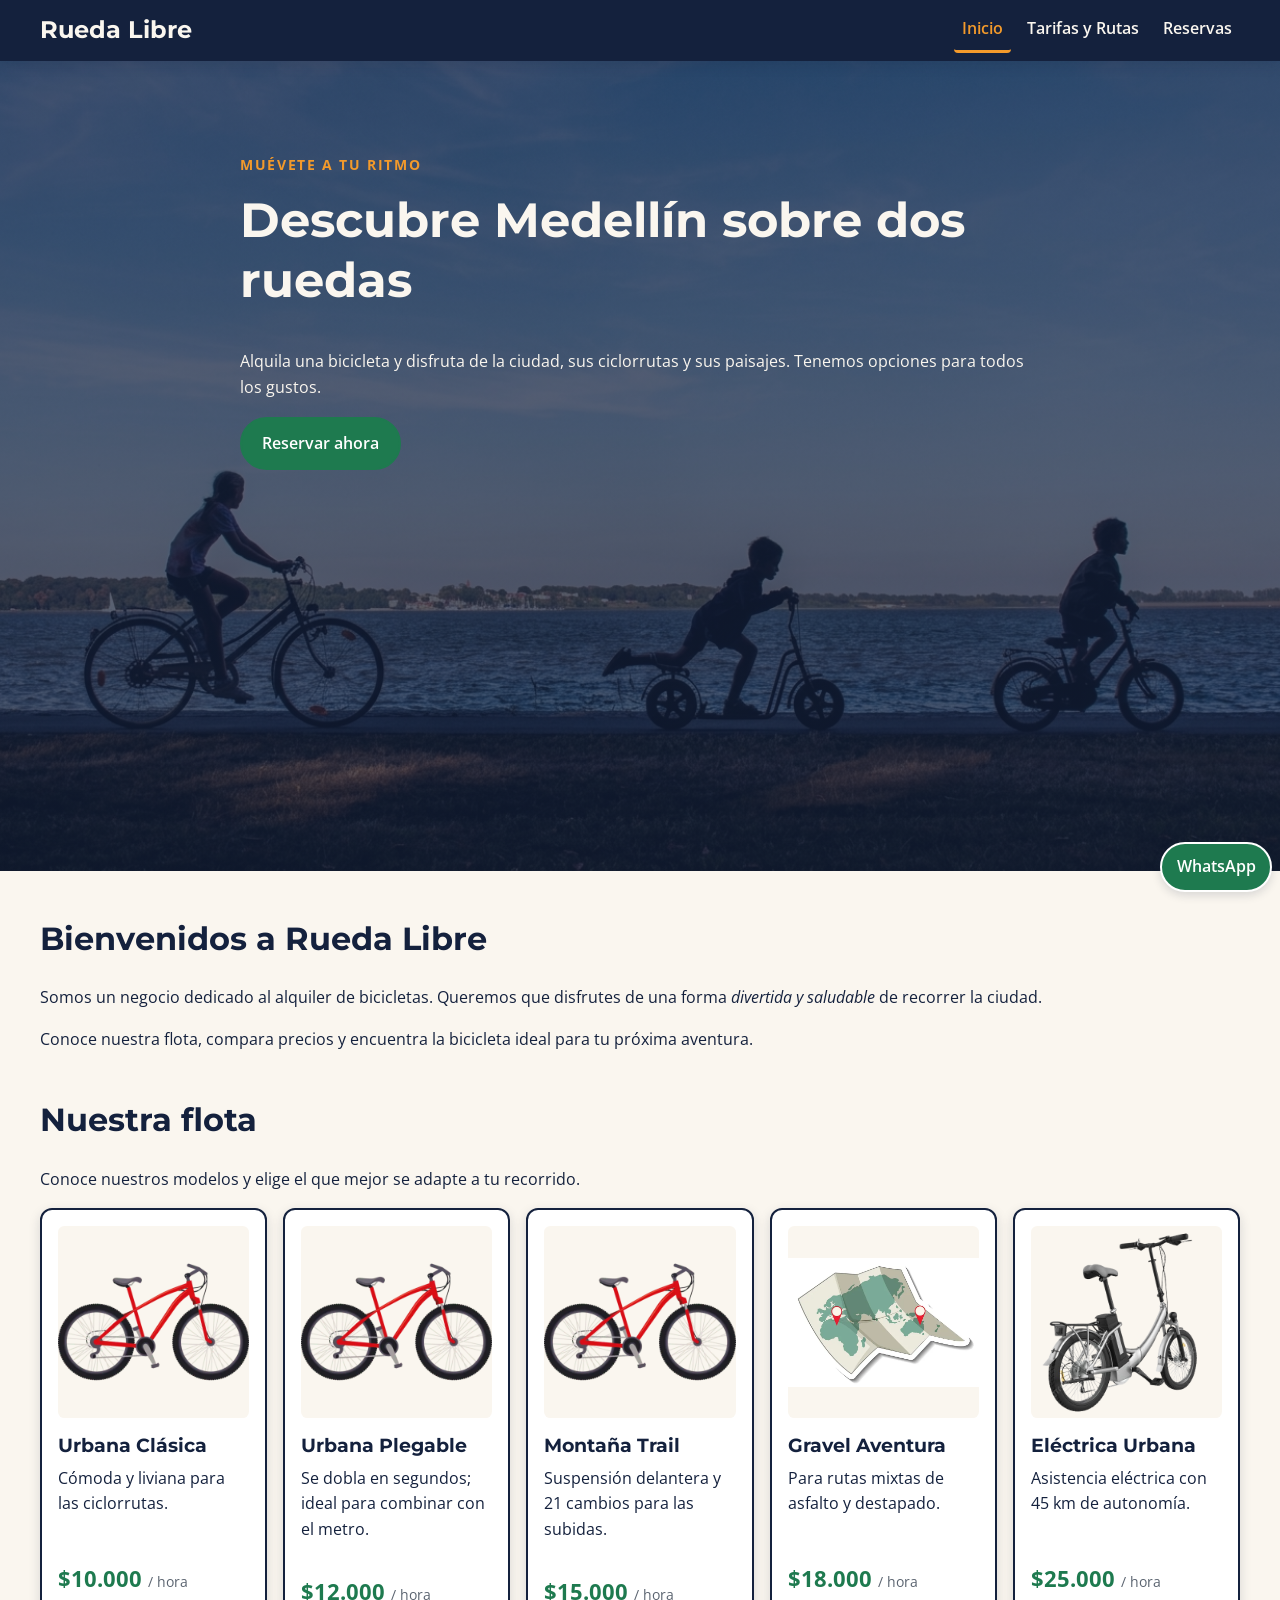
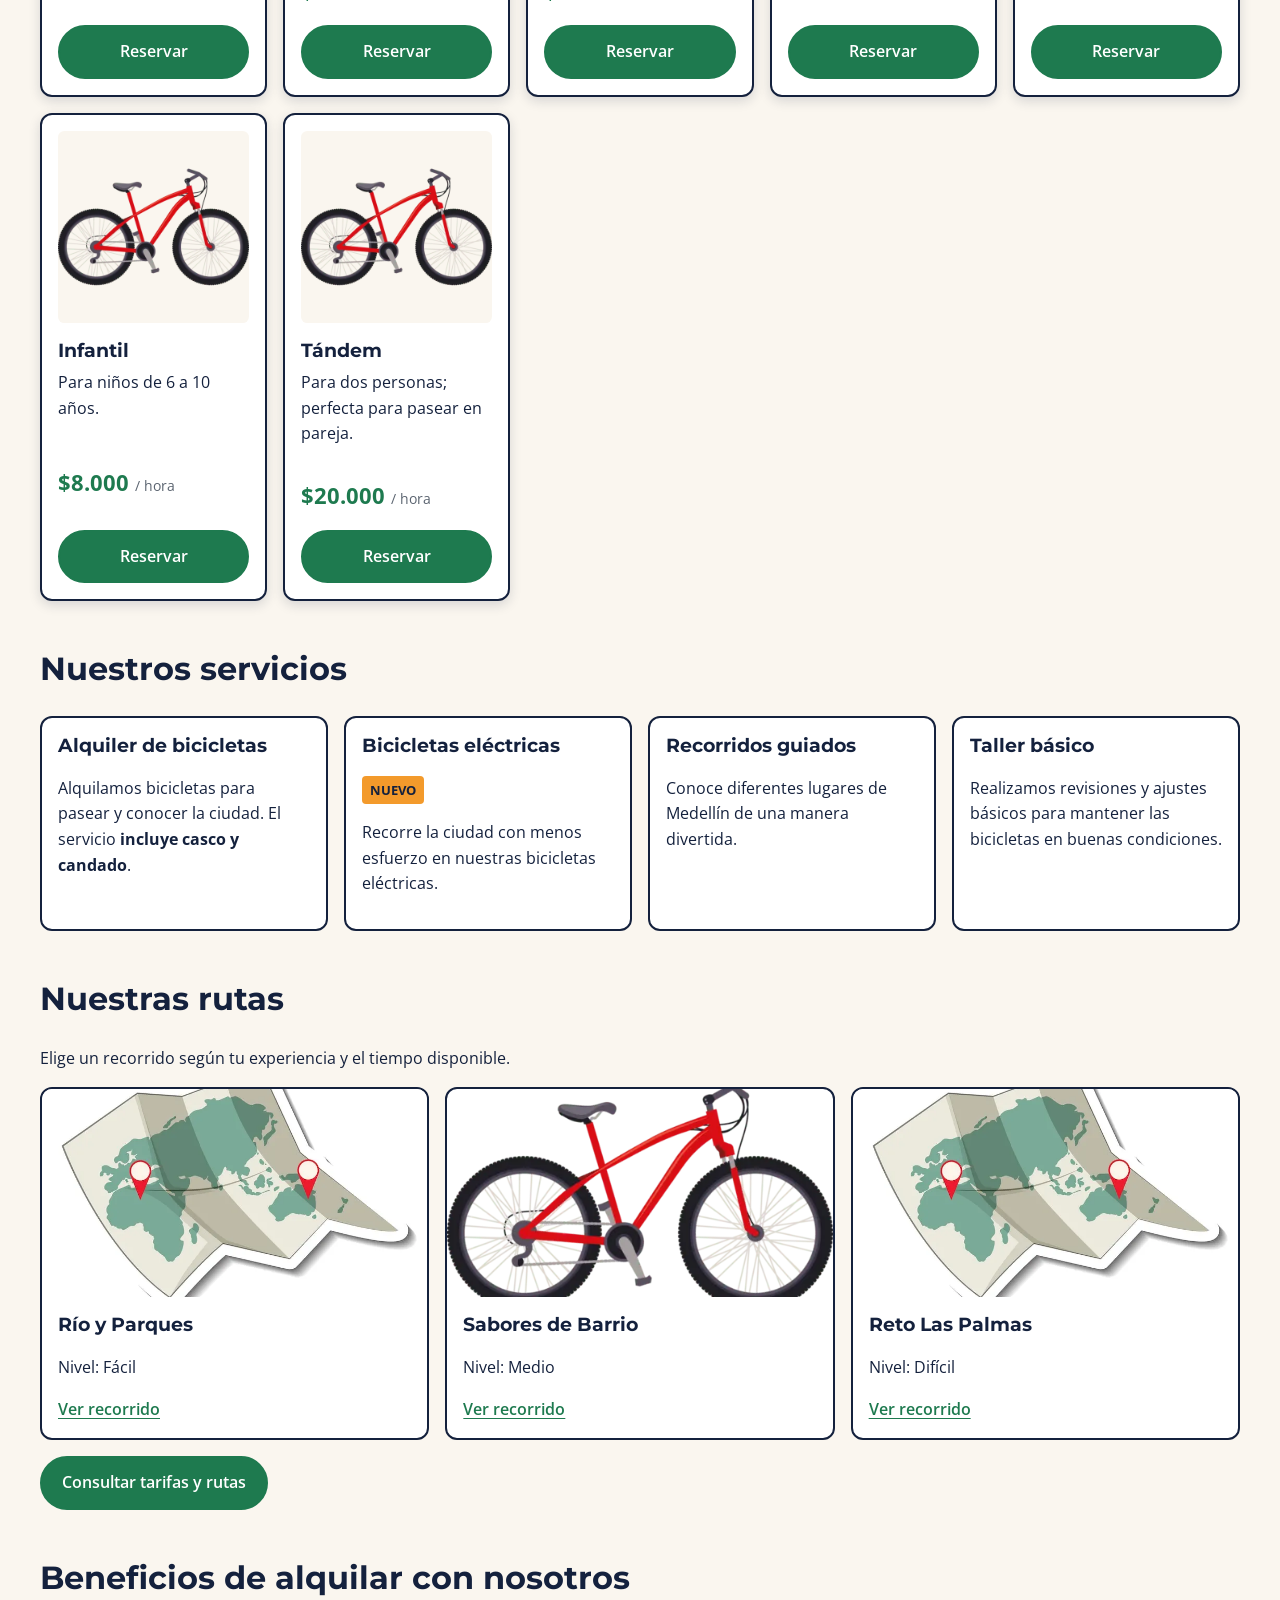
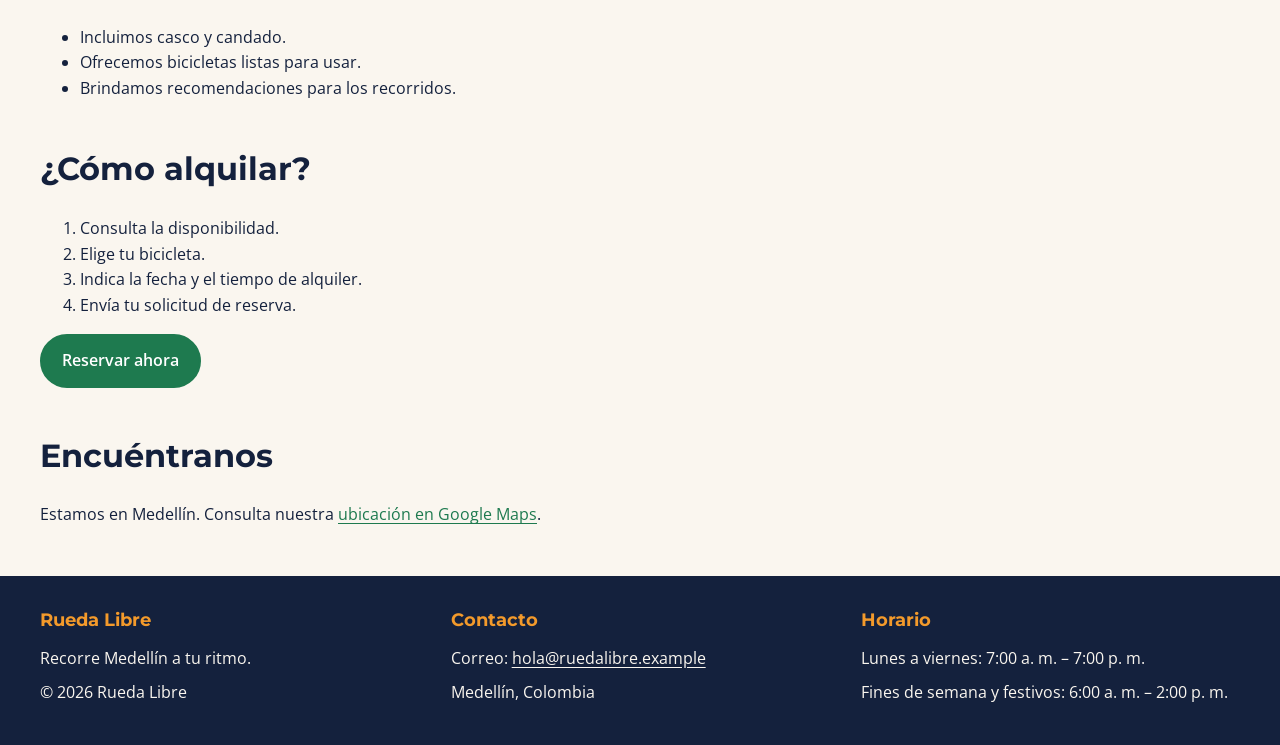
==== commit 4f8081d3: "feat:actualizamos la pagina con los nuevos retos de la semana 3, arreglamos errores y cambiamos menu" ====
--- a/index.html
+++ b/index.html
@@ -3,7 +3,9 @@
 <head>
     <meta charset="UTF-8">
     <meta name="viewport" content="width=device-width, initial-scale=1.0">
-    <title>Rueda Libre</title>
+    <meta name="description" content="Alquiler de bicicletas y recorridos guiados en Medellín.">
+    <title>Inicio - Rueda Libre</title>
+
     <link rel="preconnect" href="https://fonts.googleapis.com">
     <link rel="preconnect" href="https://fonts.gstatic.com" crossorigin>
     <link href="https://fonts.googleapis.com/css2?family=Montserrat:wght@600;700&family=Open+Sans:wght@400;600&display=swap" rel="stylesheet">
@@ -12,62 +14,183 @@
 <body>
 
     <header>
-        <nav aria-label="Principal">
-            <ul id="menu">
-                <!-- <li class="logo"><img src="img/logo.png" alt=""></li> -->
-                <li><a href="index.html" class="activo" aria-current="page">Inicio</a></li>
-                <li><a href="Paginas/tarifas.html">Tarifas y Rutas</a></li>
-                <li><a href="Paginas/reservas.html">Reservas</a></li>
-            </ul>
-        </nav>
+        <div class="encabezado">
+            <a class="marca" href="/index.html">Rueda Libre</a>
+
+            <nav aria-label="Principal">
+                <ul id="menu">
+                    <li><a href="/index.html" class="activo" aria-current="page">Inicio</a></li>
+                    <li><a href="Paginas/tarifas.html">Tarifas y Rutas</a></li>
+                    <li><a href="Paginas/reservas.html">Reservas</a></li>
+                </ul>
+            </nav>
+        </div>
     </header>
 
-    <section class="hero">
-        <div class="hero-contenido">
-            <h1>Rueda Libre</h1>
-            <p>Alquila una bicicleta y recorre la ciudad a tu ritmo.</p>
-            <p><a href="Paginas/reservas.html" class="boton-cta">Reservar ahora</a></p>
-        </div>
-    </section>
+     <section class="hero">
+            <div class="hero-contenido">
+                <p class="subtitulo">MUÉVETE A TU RITMO</p>
+                <h1>Descubre Medellín sobre dos ruedas</h1>
+                <p>Alquila una bicicleta y disfruta de la ciudad, sus ciclorrutas y sus paisajes. Tenemos opciones para todos los gustos.</p>
+                <a href="reservas.html" class="boton-cta">Reservar ahora</a>
+            </div>
+
+            
+        </section>
 
     <main>
-
-        <p>Bienvenidos a Rueda Libre, un lugar para disfrutar la ciudad en bicicleta. Conoce nuestros servicios y descubre <a href="#encuentranos">dónde encontrarnos</a>.</p>
-        <p><a href="Paginas/tarifas.html">Ver tarifas y precios</a></p>
-        <img src="img/logo.png" alt="Logo de Rueda Libre" width="250">
-
-        <h2>¿Quiénes somos?</h2>
-        <p>Somos un negocio dedicado al alquiler de bicicletas. Queremos que las personas disfruten de una forma <em>divertida y saludable</em> de recorrer la ciudad.</p>
-
-        <section>
+        
+
+        <section class="seccion">
+            <h2>Bienvenidos a Rueda Libre</h2>
+            <p>Somos un negocio dedicado al alquiler de bicicletas. Queremos que disfrutes de una forma <em>divertida y saludable</em> de recorrer la ciudad.</p>
+            <p>Conoce nuestra flota, compara precios y encuentra la bicicleta ideal para tu próxima aventura.</p>
+        </section>
+
+        <section class="seccion" id="flota">
+            <h2>Nuestra flota</h2>
+            <p>Conoce nuestros modelos y elige el que mejor se adapte a tu recorrido.</p>
+
+            <div class="cuadricula-flota">
+
+                <article class="tarjeta-flota">
+                    <img src="img/bicicleta.png" alt="Bicicleta urbana clásica">
+                    <div class="tarjeta-flota-contenido">
+                        <h3>Urbana Clásica</h3>
+                        <p>Cómoda y liviana para las ciclorrutas.</p>
+                        <p class="precio">$10.000 <span>/ hora</span></p>
+                        <a href="reservas.html" class="boton-tarjeta">Reservar</a>
+                    </div>
+                </article>
+
+                <article class="tarjeta-flota">
+                    <img src="img/bicicleta.png" alt="Bicicleta urbana plegable">
+                    <div class="tarjeta-flota-contenido">
+                        <h3>Urbana Plegable</h3>
+                        <p>Se dobla en segundos; ideal para combinar con el metro.</p>
+                        <p class="precio">$12.000 <span>/ hora</span></p>
+                        <a href="Paginas/reservas.html" class="boton-tarjeta">Reservar</a>
+                    </div>
+                </article>
+
+                <article class="tarjeta-flota">
+                    <img src="img/bicicleta.png" alt="Bicicleta de montaña Trail">
+                    <div class="tarjeta-flota-contenido">
+                        <h3>Montaña Trail</h3>
+                        <p>Suspensión delantera y 21 cambios para las subidas.</p>
+                        <p class="precio">$15.000 <span>/ hora</span></p>
+                        <a href="Paginas/reservas.html" class="boton-tarjeta">Reservar</a>
+                    </div>
+                </article>
+
+                <article class="tarjeta-flota">
+                    <img src="img/ruta.jpg" alt="Bicicleta para recorridos de gravel">
+                    <div class="tarjeta-flota-contenido">
+                        <h3>Gravel Aventura</h3>
+                        <p>Para rutas mixtas de asfalto y destapado.</p>
+                        <p class="precio">$18.000 <span>/ hora</span></p>
+                        <a href="Paginas/reservas.html" class="boton-tarjeta">Reservar</a>
+                    </div>
+                </article>
+
+                <article class="tarjeta-flota">
+                    <img src="img/bicieletri.png" alt="Bicicleta eléctrica urbana">
+                    <div class="tarjeta-flota-contenido">
+                        <h3>Eléctrica Urbana</h3>
+                        <p>Asistencia eléctrica con 45 km de autonomía.</p>
+                        <p class="precio">$25.000 <span>/ hora</span></p>
+                        <a href="Paginas/reservas.html" class="boton-tarjeta">Reservar</a>
+                    </div>
+                </article>
+
+                <article class="tarjeta-flota">
+                    <img src="img/bicicleta.png" alt="Bicicleta infantil">
+                    <div class="tarjeta-flota-contenido">
+                        <h3>Infantil</h3>
+                        <p>Para niños de 6 a 10 años.</p>
+                        <p class="precio">$8.000 <span>/ hora</span></p>
+                        <a href="Paginas/reservas.html" class="boton-tarjeta">Reservar</a>
+                    </div>
+                </article>
+
+                <article class="tarjeta-flota">
+                    <img src="img/bicicleta.png" alt="Bicicleta tándem para dos personas">
+                    <div class="tarjeta-flota-contenido">
+                        <h3>Tándem</h3>
+                        <p>Para dos personas; perfecta para pasear en pareja.</p>
+                        <p class="precio">$20.000 <span>/ hora</span></p>
+                        <a href="Paginas/reservas.html" class="boton-tarjeta">Reservar</a>
+                    </div>
+                </article>
+
+            </div>
+        </section>
+
+        <section class="seccion">
             <h2>Nuestros servicios</h2>
 
-            <article class="tarjeta">
-                <h3>Alquiler de bicicletas</h3>
-                <p>Alquilamos bicicletas para pasear y conocer la ciudad. El servicio <strong>incluye casco y candado</strong> para mayor seguridad.</p>
-                <img src="img/bicicleta.png" alt="Bicicleta disponible para alquilar" width="350">
-            </article>
-
-            <article class="tarjeta tarjeta-nueva">
-                <h3>Bicicletas eléctricas</h3>
-                <span class="etiqueta-nuevo">Nuevo</span>
-                <p>Recorre la ciudad con menos esfuerzo en nuestras bicicletas eléctricas. Consulta su precio en <a href="Paginas/tarifas.html">tarifas y rutas</a>. Incluye casco y candado.</p>
-                <img src="img/bicieletri.png" alt="Bicicleta disponible para alquilar" width="350">
-            </article>
-
-            <article class="tarjeta">
-                <h3>Recorridos guiados</h3>
-                <p>Ofrecemos recorridos en bicicleta para conocer diferentes lugares de una manera <em>divertida</em>.</p>
-                <img src="img/ruta.jpg" alt="Imagen de una ruta para bicicletas" width="300">
-                <p><a href="Paginas/reservas.html">Ver precios de los recorridos guiados</a></p>
-            </article>
-
-            <article class="tarjeta">
-                <h3>Taller básico</h3>
-                <p>Realizamos revisiones y ajustes básicos para mantener las bicicletas en buenas condiciones.</p>
-            </article>
-
-            <h3>Beneficios de alquilar con nosotros</h3>
+            <div class="cuadricula-servicios">
+                <article class="tarjeta">
+                    <h3>Alquiler de bicicletas</h3>
+                    <p>Alquilamos bicicletas para pasear y conocer la ciudad. El servicio <strong>incluye casco y candado</strong>.</p>
+                </article>
+
+                <article class="tarjeta">
+                    <h3>Bicicletas eléctricas</h3>
+                    <span class="etiqueta-nuevo">Nuevo</span>
+                    <p>Recorre la ciudad con menos esfuerzo en nuestras bicicletas eléctricas.</p>
+                </article>
+
+                <article class="tarjeta">
+                    <h3>Recorridos guiados</h3>
+                    <p>Conoce diferentes lugares de Medellín de una manera divertida.</p>
+                </article>
+
+                <article class="tarjeta">
+                    <h3>Taller básico</h3>
+                    <p>Realizamos revisiones y ajustes básicos para mantener las bicicletas en buenas condiciones.</p>
+                </article>
+            </div>
+        </section>
+
+        <section class="seccion">
+            <h2>Nuestras rutas</h2>
+            <p>Elige un recorrido según tu experiencia y el tiempo disponible.</p>
+
+            <div class="galeria-rutas">
+                <article class="tarjeta-ruta">
+                    <img src="img/ruta.jpg" alt="Ruta Río y Parques">
+                    <div class="tarjeta-ruta-contenido">
+                        <h3>Río y Parques</h3>
+                        <p>Nivel: Fácil</p>
+                        <a href="Paginas/tarifas.html#recorridos">Ver recorrido</a>
+                    </div>
+                </article>
+
+                <article class="tarjeta-ruta">
+                    <img src="img/bicicleta.png" alt="Ruta Sabores de Barrio">
+                    <div class="tarjeta-ruta-contenido">
+                        <h3>Sabores de Barrio</h3>
+                        <p>Nivel: Medio</p>
+                        <a href="tarifas.html#recorridos">Ver recorrido</a>
+                    </div>
+                </article>
+
+                <article class="tarjeta-ruta">
+                    <img src="img/ruta.jpg" alt="Ruta Reto Las Palmas">
+                    <div class="tarjeta-ruta-contenido">
+                        <h3>Reto Las Palmas</h3>
+                        <p>Nivel: Difícil</p>
+                        <a href="tarifas.html#recorridos">Ver recorrido</a>
+                    </div>
+                </article>
+            </div>
+
+            <p><a href="Paginas/tarifas.html" class="boton-cta">Consultar tarifas y rutas</a></p>
+        </section>
+
+        <section class="seccion">
+            <h2>Beneficios de alquilar con nosotros</h2>
             <ul>
                 <li>Incluimos casco y candado.</li>
                 <li>Ofrecemos bicicletas listas para usar.</li>
@@ -75,27 +198,51 @@
             </ul>
         </section>
 
-        <h2>¿Cómo alquilar?</h2>
-        <ol>
-            <li>Contáctanos para consultar disponibilidad.</li>
-            <li>Elige la bicicleta que deseas alquilar.</li>
-            <li>Indica la fecha y el tiempo de alquiler.</li>
-            <li>Confirma el alquiler y realiza el pago.</li>
-        </ol>
-        <p><a href="Paginas/reservas.html" class="boton-cta">Reservar ahora</a></p>
-
-        <h2 id="encuentranos">Encuéntranos</h2>
-        <p>Estamos en Medellin. Consulta nuestra <a href="https://www.google.com/maps/search/?api=1&amp;query=Medellin+Colombia" target="_blank" rel="noopener noreferrer">ubicación en Google Maps</a> (referencia general).</p>
-        <p>Escríbenos a <a href="mailto:hola@ruedalibre.example">hola@ruedalibre.example</a>.</p>
-
+        <section class="seccion">
+            <h2>¿Cómo alquilar?</h2>
+            <ol>
+                <li>Consulta la disponibilidad.</li>
+                <li>Elige tu bicicleta.</li>
+                <li>Indica la fecha y el tiempo de alquiler.</li>
+                <li>Envía tu solicitud de reserva.</li>
+            </ol>
+            <a href="Paginas/reservas.html" class="boton-cta">Reservar ahora</a>
+        </section>
+
+        <section class="seccion" id="encuentranos">
+            <h2>Encuéntranos</h2>
+            <p>Estamos en Medellín. Consulta nuestra
+                <a href="https://www.google.com/maps/search/?api=1&amp;query=Medellin+Colombia"
+                   target="_blank" rel="noopener noreferrer">ubicación en Google Maps</a>.
+            </p>
+        </section>
     </main>
 
     <footer>
-        <p>Rueda Libre - 2026</p>
-        <p>Correo: <a href="mailto:hola@ruedalibre.example">hola@ruedalibre.example</a></p>
+        <div class="pie-contenido">
+            <section class="pie-bloque">
+                <h2>Rueda Libre</h2>
+                <p>Recorre Medellín a tu ritmo.</p>
+                <p>© 2026 Rueda Libre</p>
+            </section>
+
+            <section class="pie-bloque">
+                <h2>Contacto</h2>
+                <p>Correo: <a href="mailto:hola@ruedalibre.example">hola@ruedalibre.example</a></p>
+                <p>Medellín, Colombia</p>
+            </section>
+
+            <section class="pie-bloque">
+                <h2>Horario</h2>
+                <p>Lunes a viernes: 7:00 a. m. – 7:00 p. m.</p>
+                <p>Fines de semana y festivos: 6:00 a. m. – 2:00 p. m.</p>
+            </section>
+        </div>
     </footer>
 
-    <a href="https://wa.me/573000000000" class="whatsapp" target="_blank" rel="noopener noreferrer" aria-label="WhatsApp (se abre en una pestaña nueva)">WhatsApp</a>
+    <a href="https://wa.me/573000000000" class="whatsapp"
+       target="_blank" rel="noopener noreferrer"
+       aria-label="WhatsApp, se abre en una pestaña nueva">WhatsApp</a>
 
 </body>
 </html>
--- a/css/styles.css
+++ b/css/styles.css
@@ -1,437 +1,765 @@
-/* =========================================================
-   Rueda Libre v1.0 - Hoja de estilos principal
-   Índice:
-   1. Modelo de caja
-   2. Variables
-   3. Base (cuerpo, títulos, enlaces, imágenes)
-   4. Estructura (columna central)
-   5. Navegación (encabezado fijo)
-   6. Componentes (portada, tarjetas, botones, WhatsApp, tablas)
-   7. Formulario
-   8. Pie de página
-   ========================================================= */
-
-
-/* =========================================================
-   1. MODELO DE CAJA
-   width incluye relleno y borde en todos los elementos
-   ========================================================= */
-*, *::before, *::after {
+/* ==================================================
+   RUEDA LIBRE - ESTILOS PRINCIPALES
+   Mobile-first: móvil, tablet y escritorio
+   ================================================== */
+
+/* 1. MODELO DE CAJA */
+
+*, 
+*::before, 
+*::after {
     box-sizing: border-box;
 }
 
-
-/* =========================================================
-   2. VARIABLES
-   ========================================================= */
+/* 2. VARIABLES */
+
 :root {
-    /* Paleta del cliente */
-    --color-primario:   #1E7A4F;  /* Verde Ruta: botones y enlaces */
-    --color-secundario: #F39A2B;  /* Naranja Pedal: fondos de destacados */
-    --color-texto:      #14213D;  /* Azul Noche: texto, títulos, encabezado */
-    --color-fondo:      #FAF6EF;  /* Crema: fondo general */
-    --color-gris:       #5B6470;  /* Gris Asfalto: texto secundario */
-
-    /* Transparencias derivadas de la paleta */
-    --color-velo:   rgba(20, 33, 61, 0.7);  /* Azul Noche al 70 % sobre la foto */
-    --color-sombra: rgba(20, 33, 61, 0.3);  /* Azul Noche al 30 % para sombras */
-
-    /* Tipografía con respaldo */
-    --fuente-titulos: "Montserrat", Arial, Helvetica, sans-serif;
-    --fuente-texto:   "Open Sans", Verdana, Arial, sans-serif;
-
-    /* Escala de espaciado */
+    --color-primario: #1E7A4F;
+    --color-secundario: #F39A2B;
+    --color-texto: #14213D;
+    --color-fondo: #FAF6EF;
+    --color-gris: #5B6470;
+    --color-borde: #D7D9D5;
+    --color-velo: rgba(20, 33, 61, 0.7);
+    --color-sombra: rgba(20, 33, 61, 0.15);
+
+    --fuente-titulos: "Montserrat", Arial, sans-serif;
+    --fuente-texto: "Open Sans", Verdana, sans-serif;
+
     --espacio-xs: 0.25rem;
-    --espacio-s:  0.5rem;
-    --espacio-m:  1rem;
-    --espacio-l:  2rem;
+    --espacio-s: 0.5rem;
+    --espacio-m: 1rem;
+    --espacio-l: 2rem;
     --espacio-xl: 3rem;
 }
 
-
-/* =========================================================
-   3. BASE
-   ========================================================= */
+/* 3. ESTILOS GENERALES */
+
 html {
-    /* Deja espacio para el menú fijo al saltar a un ancla */
-    scroll-padding-top: 5rem;
+    scroll-padding-top: 6rem;
+    scroll-behavior: smooth;
 }
 
 body {
+    margin: 0;
+    padding: 0;
     font-family: var(--fuente-texto);
     color: var(--color-texto);
     background-color: var(--color-fondo);
     line-height: 1.6;
-    margin: 0;
-    /* Arriba 0 para que el menú quede pegado al borde.
-       Abajo: espacio para que WhatsApp no tape el pie. */
-    padding: 0 var(--espacio-m) calc(var(--espacio-xl) + var(--espacio-l));
-}
-
-h1, h2, h3, h4, h5, h6 {
+    overflow-wrap: break-word;
+}
+
+h1,
+h2,
+h3,
+h4 {
     font-family: var(--fuente-titulos);
+    line-height: 1.25;
+}
+
+h1 {
+    font-size: clamp(1.8rem, 5vw, 3rem);
+}
+
+h2 {
+    font-size: clamp(1.4rem, 3vw, 2rem);
 }
 
 a {
     color: var(--color-primario);
-    text-decoration: underline;
     text-underline-offset: 0.2em;
 }
 
 a:hover,
 a:focus {
     color: var(--color-texto);
-    text-decoration-thickness: 0.15em;
-}
-
-a:focus {
+}
+
+a:focus,
+button:focus,
+input:focus,
+select:focus,
+textarea:focus {
     outline: 3px solid var(--color-primario);
     outline-offset: 3px;
 }
 
 img {
+    display: block;
     max-width: 100%;
     height: auto;
 }
 
-
-/* =========================================================
-   4. ESTRUCTURA
-   Columna central limitada en rem y centrada
-   ========================================================= */
-nav, main, footer {
-    max-width: 50rem;
-    margin-left: auto;
-    margin-right: auto;
-}
-
 main {
-    padding-top: var(--espacio-l);
-}
-
-
-/* =========================================================
-   5. NAVEGACIÓN
-   ========================================================= */
-
-/* Encabezado fijo: solo el <header> hijo directo del <body> */
+    width: min(100% - 2rem, 75rem);
+    margin-inline: auto;
+    min-width: 0;
+}
+
+.seccion {
+    margin-block: var(--espacio-xl);
+}
+
+.seccion > h2:first-child {
+    margin-top: 0;
+}
+
+/* 4. ENCABEZADO Y MENÚ: FLEXBOX */
+
+/* En móvil, la marca queda arriba y el menú debajo. */
+
 body > header {
     position: sticky;
     top: 0;
-    z-index: 20;                       /* por encima de portada, tarjetas y tablas */
+    z-index: 20;
     background-color: var(--color-texto);
-    /* Cancela el relleno lateral del body para cubrir todo el ancho */
-    margin: 0 calc(-1 * var(--espacio-m));
-    padding: 0 var(--espacio-m);
-    box-shadow: 0 0.25rem 0.5rem var(--color-sombra);
+    box-shadow: 0 0.25rem 0.75rem var(--color-sombra);
+}
+
+.encabezado {
+    width: min(100% - 2rem, 75rem);
+    margin-inline: auto;
+    padding-block: var(--espacio-s);
+
+    display: flex;
+    flex-direction: column;
+    align-items: center;
+    gap: var(--espacio-s);
+}
+
+.marca {
+    color: var(--color-fondo);
+    font-family: var(--fuente-titulos);
+    font-size: 1.5rem;
+    font-weight: 700;
+    text-decoration: none;
+    text-align: center;
+}
+
+.marca:hover,
+.marca:focus {
+    color: var(--color-secundario);
 }
 
 nav {
-    background-color: var(--color-texto);
-    padding: var(--espacio-m);
+    width: 100%;
+    min-width: 0;
 }
 
 #menu {
     list-style: none;
+    padding: 0;
+    margin: 0;
+
+    display: flex;
+    flex-direction: row;
+    flex-wrap: wrap;
+    justify-content: center;
+    align-items: center;
+    gap: var(--espacio-s);
+}
+
+#menu li {
     margin: 0;
     padding: 0;
 }
 
-/* Opciones en fila */
-#menu li {
-    display: inline-block;
-    margin-right: var(--espacio-m);
-}
-
-/* .logo img{
-    width: 200px;
-    margin-top: -7px;
-    margin-right: 250px;
-
-} */
 #menu a {
-    display: inline-block;
+    display: block;
+    padding: 0.5rem 0.65rem;
     color: var(--color-fondo);
     font-weight: 600;
     text-decoration: none;
-    padding: var(--espacio-s) var(--espacio-m);
+    text-align: center;
     border-bottom: 3px solid transparent;
-}
-
-/* Página actual: (1,1,1) supera a "#menu a" (1,0,1) */
+    border-radius: 0.25rem;
+}
+
 #menu a.activo {
     color: var(--color-secundario);
     border-bottom-color: var(--color-secundario);
 }
 
-/* Después de .activo: misma especificidad, decide el orden */
 #menu a:hover,
 #menu a:focus {
     background-color: var(--color-secundario);
     color: var(--color-texto);
 }
 
-#menu a:focus {
-    outline: 3px solid var(--color-fondo);
-    outline-offset: 2px;
-}
-
-
-/* =========================================================
-   6. COMPONENTES
-   ========================================================= */
-
-/* ---------- Portada de ancho completo (hero) ---------- */
+/* 5. PORTADA: GRID DE DOS COLUMNAS EN ESCRITORIO */
+
+/* 5. PORTADA (HERO) CON IMAGEN DE FONDO */
+
 .hero {
-    /* Cancela el relleno lateral del body para llegar a los bordes */
-    margin: 0 calc(-1 * var(--espacio-m));
+   margin: 0 calc(-1 * var(--espacio-m));
     min-height: 90vh;
     padding: var(--espacio-xl) var(--espacio-m);
 
-    /* Velo oscuro encima de la foto (ruta relativa al CSS) */
     background-image: linear-gradient(var(--color-velo), var(--color-velo)),
-                      url("../img/fondo.jpg");
+                      url("/img/fondo.jpeg");
     background-size: cover;
-    background-position: center;
+    background-position: center bottom;   /* muestra la parte de abajo, donde están los niños */
     background-repeat: no-repeat;
-    background-color: var(--color-texto);  /* respaldo si la imagen no carga */
+    background-color: var(--color-texto);
 
     color: var(--color-fondo);
 
-    /* Centra el contenido verticalmente */
-    display: flex;
-    flex-direction: column;
+    display: flex;
+    align-items: flex-start;   /* texto arriba, como en tu imagen 1 */
     justify-content: center;
 }
 
 .hero-contenido {
     width: 100%;
     max-width: 50rem;
+    padding-top: var(--espacio-l);
     margin: 0 auto;
 }
 
 .hero h1 {
-    font-size: 3rem;
     margin-top: 0;
 }
 
-/* El contorno de foco debe verse sobre la foto oscura */
 .hero .boton-cta:focus {
     outline-color: var(--color-fondo);
 }
 
-/* ---------- Tarjetas de servicio ---------- */
+.subtitulo {
+    color: var(--color-secundario);
+    font-weight: 700;
+    letter-spacing: 0.12em;
+    font-size: 0.85rem;
+}
+
+
+
+
+
+/* 6. BOTONES */
+
+.boton-cta,
+.boton-tarjeta,
+button {
+    display: inline-flex;
+    align-items: center;
+    justify-content: center;
+
+    padding: 0.75rem 1.25rem;
+    border: 2px solid var(--color-primario);
+    border-radius: 2rem;
+
+    background-color: var(--color-primario);
+    color: white;
+
+    font-family: inherit;
+    font-size: 1rem;
+    font-weight: 600;
+    text-align: center;
+    text-decoration: none;
+    cursor: pointer;
+}
+
+.boton-cta:hover,
+.boton-cta:focus,
+.boton-tarjeta:hover,
+.boton-tarjeta:focus,
+button:hover,
+button:focus {
+    background-color: var(--color-secundario);
+    border-color: var(--color-texto);
+    color: var(--color-texto);
+}
+
+/* 7. CUADRÍCULA DE LA FLOTA: GRID */
+
+/* auto-fit + minmax permite agregar modelos sin cambiar el CSS. */
+
+.cuadricula-flota {
+    display: grid;
+    grid-template-columns: repeat(auto-fit, minmax(min(100%, 14rem), 1fr));
+    gap: var(--espacio-m);
+    align-items: stretch;
+}
+
+.tarjeta-flota {
+    min-width: 0;
+    padding: var(--espacio-m);
+    border: 2px solid var(--color-texto);
+    border-radius: 0.75rem;
+    background-color: white;
+    box-shadow: 0 0.25rem 0.75rem var(--color-sombra);
+
+    display: flex;
+    flex-direction: column;
+}
+
+.tarjeta-flota > img {
+    width: 100%;
+    height: 12rem;
+    object-fit: contain;
+    border-radius: 0.4rem;
+    background-color: var(--color-fondo);
+}
+
+.tarjeta-flota-contenido {
+    flex: 1;
+    display: flex;
+    flex-direction: column;
+    align-items: flex-start;
+}
+
+.tarjeta-flota h3 {
+    margin-block: var(--espacio-m) var(--espacio-s);
+}
+
+.tarjeta-flota p {
+    margin-block: 0 var(--espacio-m);
+}
+
+.tarjeta-flota .precio {
+    margin-top: auto;
+    padding-top: var(--espacio-m);
+    font-size: 1.35rem;
+    font-weight: 700;
+    color: var(--color-primario);
+}
+
+.precio span {
+    font-size: 0.85rem;
+    font-weight: 400;
+    color: var(--color-gris);
+}
+
+.tarjeta-flota .boton-tarjeta {
+    width: 100%;
+    margin-top: auto;
+}
+
+/* 8. TARJETAS DE SERVICIOS */
+
+.cuadricula-servicios {
+    display: grid;
+    grid-template-columns: 1fr;
+    gap: var(--espacio-m);
+}
+
 .tarjeta {
-    position: relative;               /* referencia para la etiqueta */
-    width: 100%;
+    position: relative;
+    min-width: 0;
     padding: var(--espacio-m);
-    margin-bottom: var(--espacio-l);
     border: 2px solid var(--color-texto);
-    border-radius: var(--espacio-s);
+    border-radius: 0.75rem;
+    background-color: white;
 }
 
 .tarjeta h3 {
     margin-top: 0;
 }
 
-.tarjeta img {
-    display: block;
-    width: 100%;
-    height: auto;
-    margin-bottom: var(--espacio-m);
-}
-
-/* Etiqueta "Nuevo": sale del flujo, no desplaza nada */
 .etiqueta-nuevo {
-    position: absolute;
-    top: var(--espacio-s);
-    right: var(--espacio-s);
+    display: inline-block;
     padding: var(--espacio-xs) var(--espacio-s);
+    border-radius: 0.25rem;
     background-color: var(--color-secundario);
     color: var(--color-texto);
-    border-radius: var(--espacio-xs);
-    font-size: 0.875rem;
+    font-size: 0.8rem;
     font-weight: 700;
     text-transform: uppercase;
 }
 
-/* Deja libre el espacio de la etiqueta para que no pise el título */
-.tarjeta-nueva h3 {
-    padding-right: calc(var(--espacio-xl) + var(--espacio-m));
-}
-
-/* ---------- Botones: CTA, formulario y WhatsApp ---------- */
-.boton-cta,
-button,
+/* 9. GALERÍA DE RUTAS: GRID */
+
+.galeria-rutas {
+    display: grid;
+    grid-template-columns: 1fr;
+    gap: var(--espacio-m);
+    align-items: stretch;
+}
+
+.tarjeta-ruta {
+    min-width: 0;
+    border: 2px solid var(--color-texto);
+    border-radius: 0.75rem;
+    overflow: hidden;
+    background-color: white;
+
+    display: flex;
+    flex-direction: column;
+}
+
+.tarjeta-ruta > img {
+    width: 100%;
+    height: 13rem;
+    object-fit: cover;
+}
+
+.tarjeta-ruta-contenido {
+    flex: 1;
+    padding: var(--espacio-m);
+
+    display: flex;
+    flex-direction: column;
+    align-items: flex-start;
+}
+
+.tarjeta-ruta-contenido h3 {
+    margin-top: 0;
+}
+
+.tarjeta-ruta-contenido p {
+    margin-top: 0;
+}
+
+.tarjeta-ruta-contenido a {
+    margin-top: auto;
+    font-weight: 600;
+}
+
+/* 10. TABLAS DE TARIFAS */
+
+.tabla-contenedor {
+    width: 100%;
+    max-width: 100%;
+    min-width: 0;
+}
+
+table {
+    width: 100%;
+    table-layout: fixed;
+    border-collapse: collapse;
+    margin-bottom: var(--espacio-l);
+    font-size: 0.78rem;
+    line-height: 1.35;
+}
+
+caption {
+    margin-bottom: var(--espacio-s);
+    font-weight: 600;
+    text-align: left;
+}
+
+th,
+td {
+    padding: 0.4rem 0.2rem;
+    border: 1px solid var(--color-borde);
+    text-align: center;
+    overflow-wrap: anywhere;
+}
+
+thead th {
+    background-color: var(--color-texto);
+    color: var(--color-fondo);
+}
+
+tbody th {
+    background-color: #F0EAE0;
+}
+
+/* 11. RESERVAS: UNA COLUMNA EN MÓVIL */
+
+.reservas-layout {
+    display: grid;
+    grid-template-columns: minmax(0, 1fr);
+    gap: var(--espacio-l);
+    align-items: start;
+}
+
+.formulario-contenedor,
+.informacion-contacto {
+    min-width: 0;
+    padding: var(--espacio-m);
+    border: 1px solid var(--color-borde);
+    border-radius: 0.75rem;
+    background-color: white;
+}
+
+.formulario-contenedor h2,
+.informacion-contacto h2 {
+    margin-top: 0;
+}
+
+/* Cada campo ocupa el ancho disponible. */
+
+form {
+    width: 100%;
+    min-width: 0;
+}
+
+.campo {
+    min-width: 0;
+    margin-bottom: var(--espacio-m);
+}
+
+.campo label {
+    display: block;
+    margin-bottom: var(--espacio-xs);
+    font-weight: 600;
+}
+
+input,
+select,
+textarea,
+button {
+    max-width: 100%;
+    font-family: inherit;
+    font-size: 1rem;
+}
+
+input:not([type="checkbox"]),
+select,
+textarea {
+    display: block;
+    width: 100%;
+    min-width: 0;
+    padding: 0.65rem;
+    border: 2px solid var(--color-texto);
+    border-radius: 0.3rem;
+    color: var(--color-texto);
+    background-color: var(--color-fondo);
+}
+
+textarea {
+    resize: vertical;
+}
+
+input[type="checkbox"] {
+    accent-color: var(--color-primario);
+}
+
+.campo-politicas {
+    display: flex;
+    flex-direction: row;
+    align-items: flex-start;
+    gap: var(--espacio-s);
+}
+
+.campo-politicas input {
+    flex-shrink: 0;
+    margin-top: 0.4rem;
+}
+
+.campo-politicas label {
+    margin: 0;
+    font-weight: 400;
+}
+
+/* Documento y celular: dos campos en la misma fila. */
+
+.campos-dobles {
+    display: grid;
+    grid-template-columns: minmax(0, 1fr);
+    gap: var(--espacio-m);
+}
+
+form button {
+    width: 100%;
+}
+
+.informacion-contacto {
+    background-color: #F0EAE0;
+}
+
+.informacion-contacto h3 {
+    margin-bottom: var(--espacio-xs);
+}
+
+.informacion-contacto dl {
+    margin-bottom: 0;
+}
+
+.informacion-contacto dt {
+    font-weight: 700;
+}
+
+.informacion-contacto dd {
+    margin: 0 0 var(--espacio-m);
+}
+
+/* 12. PIE DE PÁGINA: FLEXBOX */
+
+footer {
+    margin-top: var(--espacio-xl);
+    padding: var(--espacio-l) 1rem;
+    background-color: var(--color-texto);
+    color: var(--color-fondo);
+}
+
+.pie-contenido {
+    width: min(100%, 75rem);
+    margin-inline: auto;
+
+    display: flex;
+    flex-direction: column;
+    align-items: flex-start;
+    justify-content: space-between;
+    gap: var(--espacio-l);
+}
+
+.pie-bloque {
+    min-width: 0;
+    width: 100%;
+}
+
+.pie-bloque h2 {
+    margin-top: 0;
+    font-size: 1.15rem;
+    color: var(--color-secundario);
+}
+
+.pie-bloque p {
+    margin-block: var(--espacio-s);
+}
+
+footer a {
+    color: var(--color-fondo);
+    overflow-wrap: anywhere;
+}
+
+footer a:hover,
+footer a:focus {
+    color: var(--color-secundario);
+}
+
+/* 13. BOTÓN FLOTANTE DE WHATSAPP */
+
 .whatsapp {
+    position: fixed;
+    right: var(--espacio-s);
+    bottom: var(--espacio-s);
+    z-index: 10;
+
+    padding: 0.65rem 0.9rem;
+    border: 2px solid white;
+    border-radius: 2rem;
+
     background-color: var(--color-primario);
-    color: var(--color-fondo);
-    border: 2px solid var(--color-primario);
-    border-radius: 60px;
+    color: white;
     font-weight: 600;
     text-decoration: none;
-    cursor: pointer;
-}
-
-.boton-cta {
-    display: inline-block;
-    padding: var(--espacio-s) var(--espacio-l);
-}
-
-button {
-    padding: var(--espacio-m) var(--espacio-xl);
-}
-
-.boton-cta:hover,
-.boton-cta:focus,
-button:hover,
-button:focus,
+    box-shadow: 0 0.2rem 0.6rem var(--color-sombra);
+}
+
 .whatsapp:hover,
 .whatsapp:focus {
     background-color: var(--color-secundario);
     color: var(--color-texto);
-    border-color: var(--color-texto);
-}
-
-.boton-cta:focus,
-button:focus {
-    outline: 3px solid var(--color-texto);
-    outline-offset: 3px;
-}
-
-/* ---------- Enlace flotante de WhatsApp ---------- */
-.whatsapp {
-    position: fixed;                  /* anclado a la ventana, no a la página */
-    right: var(--espacio-m);
-    bottom: var(--espacio-m);
-    z-index: 10;                      /* por encima del contenido, bajo el menú */
-    padding: var(--espacio-s) var(--espacio-m);
-    border-color: var(--color-fondo);
-}
-
-/* Aro crema + contorno azul: se ve sobre fondo crema y sobre el pie azul */
-.whatsapp:focus {
-    outline: 3px solid var(--color-texto);
-    outline-offset: 3px;
-    box-shadow: 0 0 0 3px var(--color-fondo);
-}
-
-/* ---------- Tablas ---------- */
-table {
-    width: 100%;
-    border-collapse: collapse;
-    margin-bottom: var(--espacio-l);
-}
-
-th, td {
-    border: 1px solid var(--color-texto);
-    padding: var(--espacio-s) var(--espacio-m);
-    text-align: center;
-}
-
-thead th {
-    background-color: var(--color-texto);
-    color: var(--color-fondo);
-}
-
-caption {
-    font-weight: 600;
-    margin-bottom: var(--espacio-s);
-}
-
-
-/* =========================================================
-   7. FORMULARIO
-   ========================================================= */
-form {
-    max-width: 40rem;
-}
-
-form p {
-    margin: 0 0 var(--espacio-l);
-}
-
-label {
-    display: block;
-    margin-bottom: var(--espacio-xs);
-    font-weight: 600;
-}
-
-/* El checkbox va en la misma línea que su etiqueta */
-input[type="checkbox"] + label {
-    display: inline;
-    font-weight: 400;
-}
-
-input, select, textarea, button {
-    font-family: inherit;
-    font-size: 1rem;
-}
-
-input, select, textarea {
-    color: var(--color-texto);
-    background-color: var(--color-fondo);
-    border: 2px solid var(--color-texto);
-    border-radius: var(--espacio-xs);
-    padding: var(--espacio-s);
-}
-
-/* Campos a todo el ancho (excepto el checkbox) */
-input:not([type="checkbox"]),
-select,
-textarea {
-    display: block;
-    width: 100%;
-}
-
-textarea {
-    resize: vertical;
-}
-
-input[type="checkbox"] {
-    accent-color: var(--color-primario);
-}
-
-::placeholder {
-    color: var(--color-gris);
-    opacity: 1;
-}
-
-input:hover,
-select:hover,
-textarea:hover {
-    border-color: var(--color-primario);
-}
-
-/* Indicador de foco propio */
-input:focus,
-select:focus,
-textarea:focus {
-    outline: 3px solid var(--color-primario);
-    outline-offset: 2px;
-    border-color: var(--color-primario);
-}
-
-
-/* =========================================================
-   8. PIE DE PÁGINA
-   ========================================================= */
-footer {
-    background-color: var(--color-texto);
-    color: var(--color-fondo);
-    margin-top: var(--espacio-xl);
-    padding: var(--espacio-m);
-}
-
-footer a {
-    color: var(--color-fondo);
-}
-
-footer a:hover,
-footer a:focus {
-    color: var(--color-secundario);
-}
-
-footer a:focus {
-    outline-color: var(--color-fondo);
+}
+
+/* ==================================================
+   TABLET: DESDE 768 PX
+   ================================================== */
+
+@media (min-width: 768px) {
+
+    /* Encabezado en extremos opuestos. */
+
+    .encabezado {
+        flex-direction: row;
+        justify-content: space-between;
+        align-items: center;
+        gap: var(--espacio-l);
+        padding-block: var(--espacio-s);
+    }
+
+    .marca {
+        flex-shrink: 0;
+        text-align: left;
+    }
+
+    nav {
+        width: auto;
+        flex: 1;
+        min-width: 0;
+    }
+
+    #menu {
+        justify-content: flex-end;
+        gap: var(--espacio-s);
+    }
+
+    #menu a {
+        padding-inline: var(--espacio-s);
+    }
+
+    /* Portada en dos columnas. */
+
+   
+
+    
+
+    /* Servicios en dos columnas. */
+
+    .cuadricula-servicios {
+        grid-template-columns: repeat(2, minmax(0, 1fr));
+    }
+
+    /* Galería adaptable: dos columnas cuando caben. */
+
+    .galeria-rutas {
+        grid-template-columns: repeat(2, minmax(0, 1fr));
+    }
+
+    /* Reservas: proporción 2:1. */
+
+    .reservas-layout {
+        grid-template-columns: minmax(0, 2fr) minmax(0, 1fr);
+        gap: var(--espacio-l);
+    }
+
+    .campos-dobles {
+        grid-template-columns: repeat(2, minmax(0, 1fr));
+    }
+
+    /* Pie en tres bloques. */
+
+    .pie-contenido {
+        flex-direction: row;
+        justify-content: space-between;
+        align-items: flex-start;
+        gap: var(--espacio-l);
+    }
+
+    .pie-bloque {
+        flex: 1;
+        width: auto;
+        min-width: 0;
+    }
+
+    /* Tablas algo más espaciosas. */
+
+    table {
+        font-size: 0.9rem;
+    }
+
+    th,
+    td {
+        padding: 0.65rem 0.5rem;
+    }
+}
+
+/* ==================================================
+   ESCRITORIO: DESDE 1200 PX
+   ================================================== */
+
+@media (min-width: 1200px) {
+
+    
+  
+    .galeria-rutas {
+        grid-template-columns: repeat(3, minmax(0, 1fr));
+    }
+
+    .cuadricula-servicios {
+        grid-template-columns: repeat(4, minmax(0, 1fr));
+    }
+
+    table {
+        font-size: 1rem;
+    }
+
+    th,
+    td {
+        padding: 0.75rem;
+    }
 }
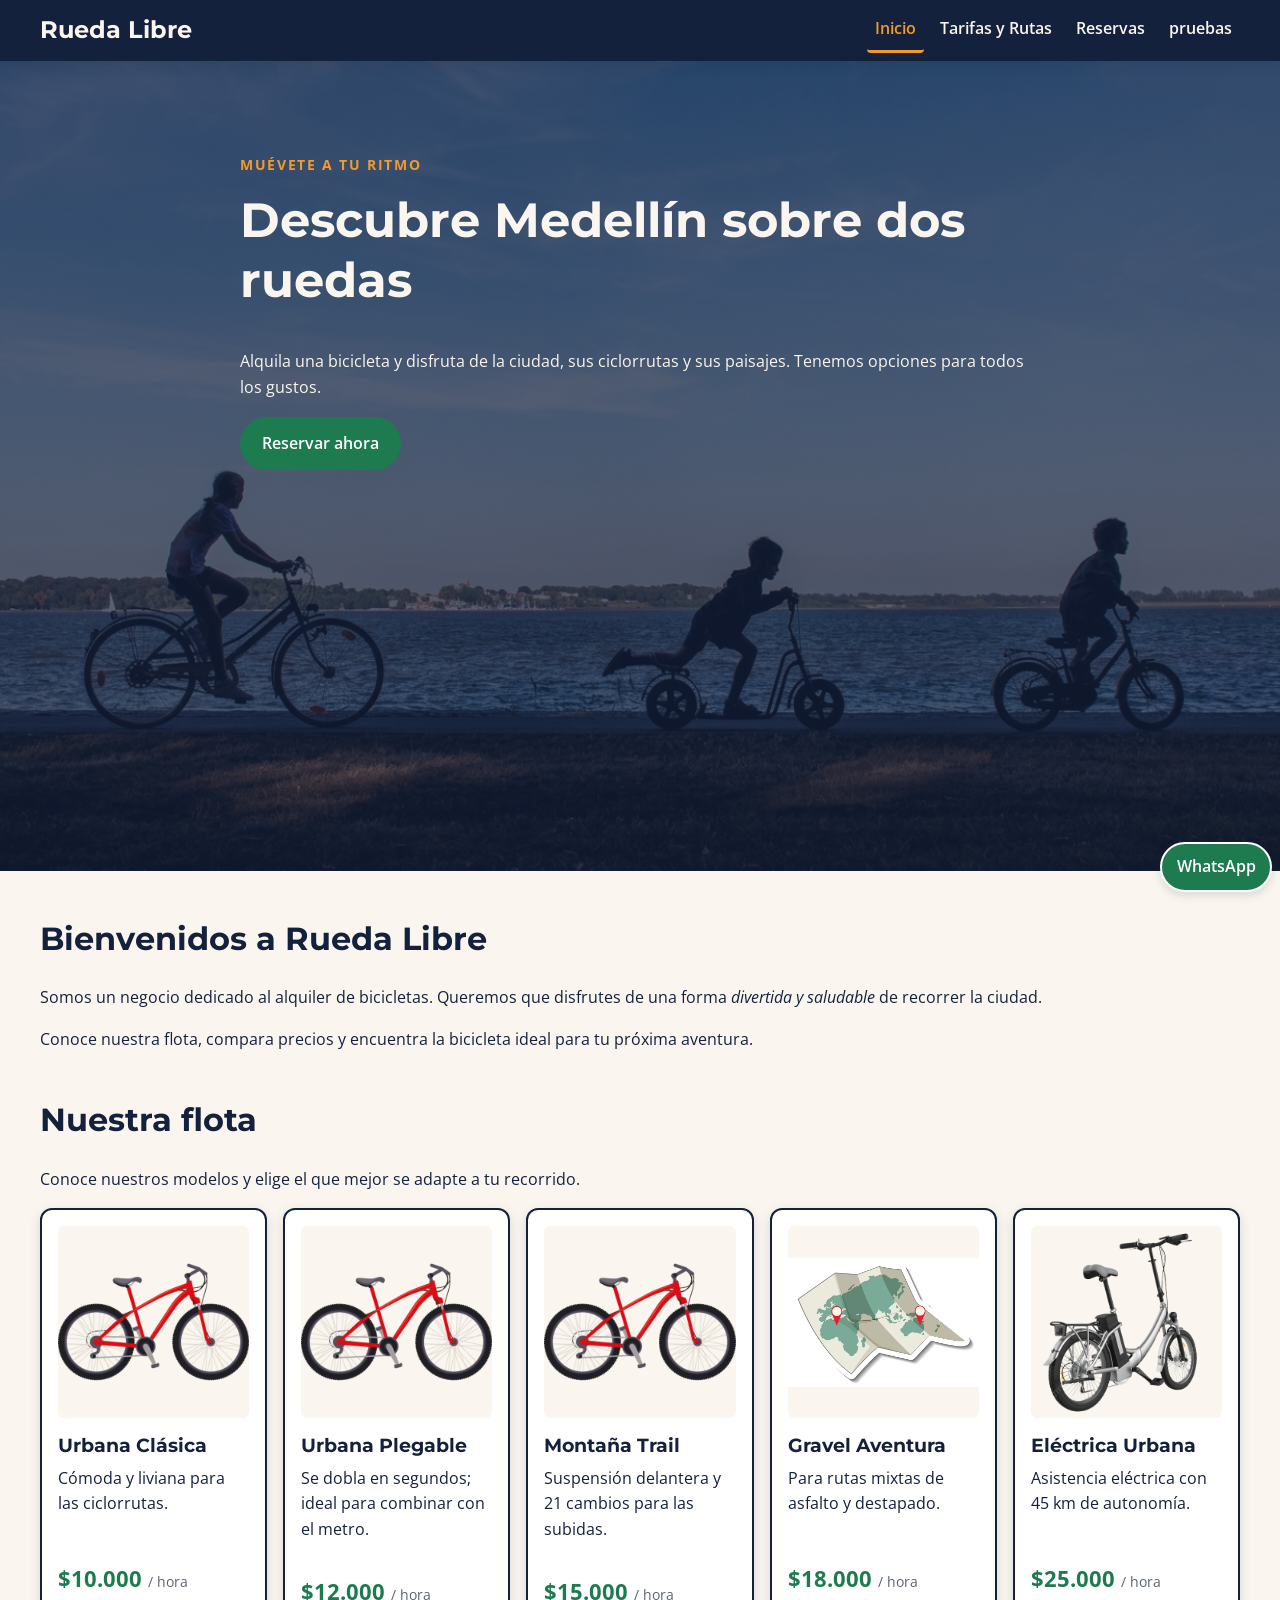
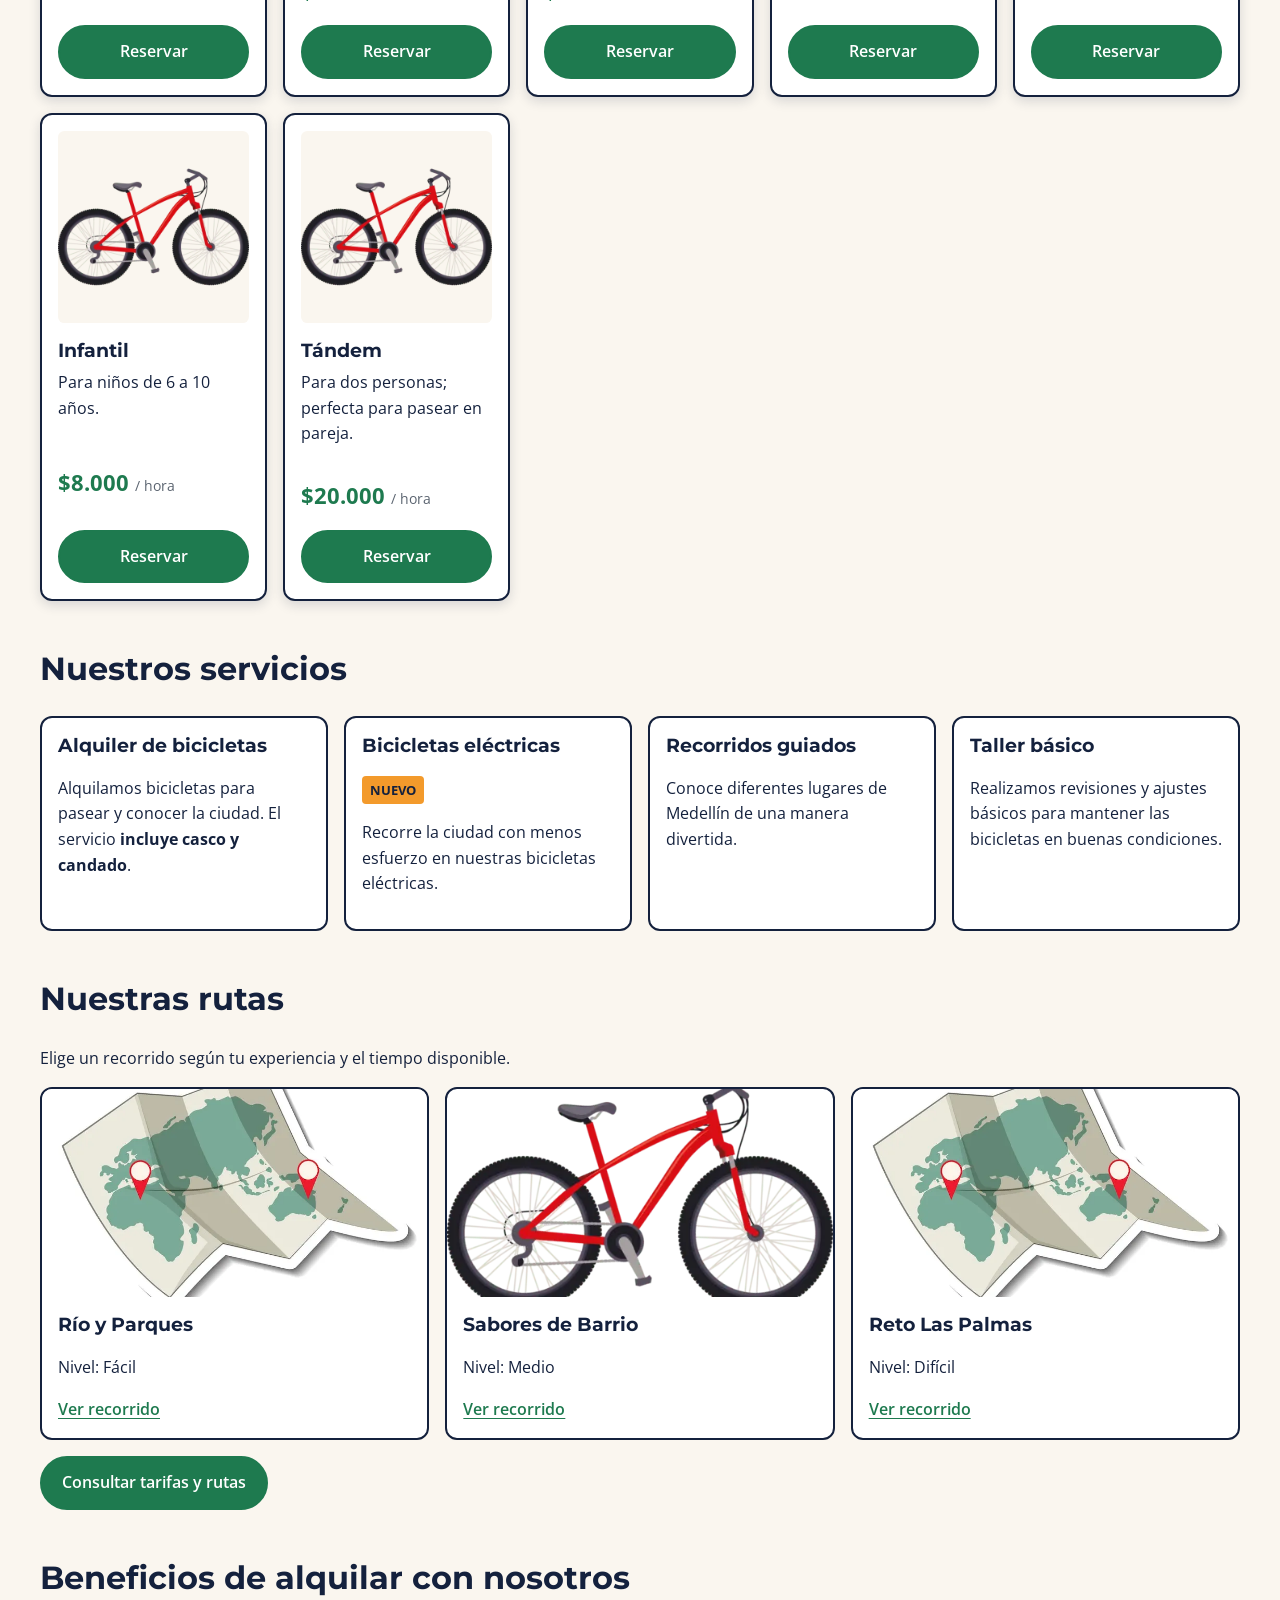
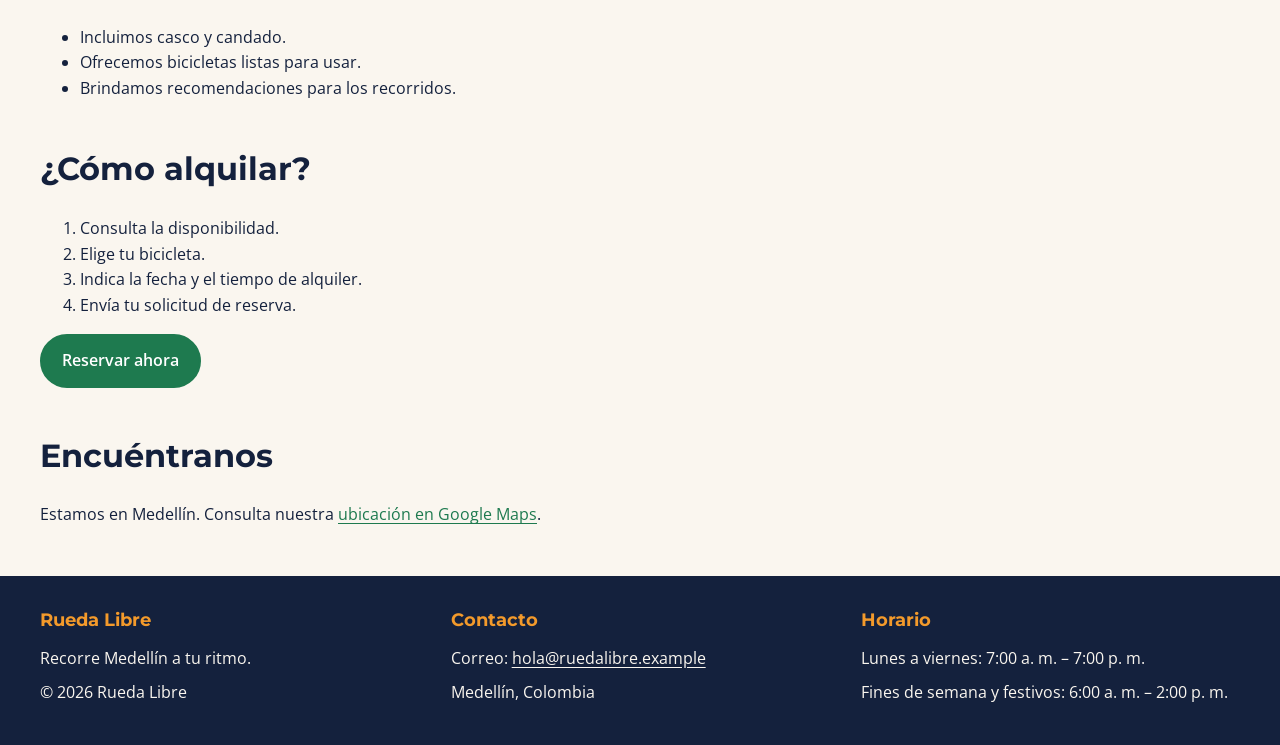
==== commit 262b18af: "feat: dia 2 se crea la carpeta pruebas y se agrega al menu" ====
--- a/index.html
+++ b/index.html
@@ -15,13 +15,14 @@
 
     <header>
         <div class="encabezado">
-            <a class="marca" href="/index.html">Rueda Libre</a>
+            <a class="marca" href="/">Rueda Libre</a>
 
             <nav aria-label="Principal">
                 <ul id="menu">
                     <li><a href="/index.html" class="activo" aria-current="page">Inicio</a></li>
                     <li><a href="Paginas/tarifas.html">Tarifas y Rutas</a></li>
                     <li><a href="Paginas/reservas.html">Reservas</a></li>
+                    <li><a href="Paginas/pruebas.html">pruebas</a></li>
                 </ul>
             </nav>
         </div>
